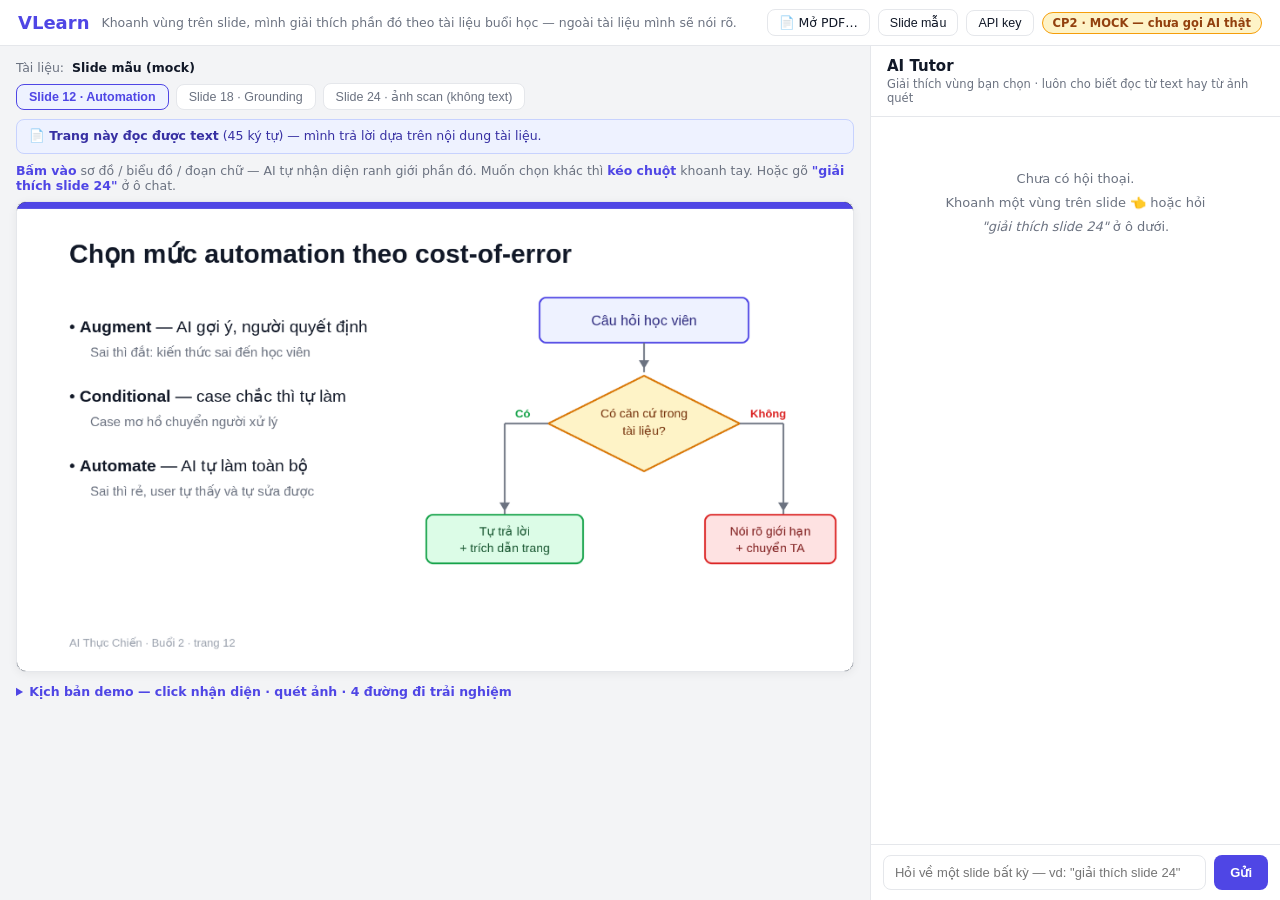
==== codebase/web/index.html @ 739a692b "Merge pull request #2 from kiendang2105/leduc1 Leduc1" ====
<!DOCTYPE html>
<html lang="vi">
<head>
  <meta charset="UTF-8" />
  <meta name="viewport" content="width=device-width, initial-scale=1.0" />
  <title>VLearn — AI Tutor giải thích vùng slide</title>
  <link rel="stylesheet" href="css/styles.css" />
</head>
<body>
  <header>
    <span class="logo">VLearn</span>
    <!-- HAX G1: nói rõ phạm vi ngay câu đầu tiên user thấy -->
    <span class="scope-note">Khoanh vùng trên slide, mình giải thích phần đó theo tài liệu buổi học — ngoài tài liệu mình sẽ nói rõ.</span>
    <div class="header-actions">
      <label class="file-btn" for="pdf-input">📄 Mở PDF…</label>
      <input type="file" id="pdf-input" accept="application/pdf" />
      <button id="btn-mock">Slide mẫu</button>
      <button id="btn-key">API key</button>
      <span class="badge-mode" id="badge-mode">CP2 · MOCK — chưa gọi AI thật</span>
    </div>
  </header>

  <main>
    <section class="slide-area">
      <div class="doc-bar">Tài liệu: <b id="doc-name">—</b></div>
      <div class="page-tabs" id="page-tabs"></div>
      <div class="page-meta" id="page-meta"></div>
      <p class="hint"><b>Bấm vào</b> sơ đồ / biểu đồ / đoạn chữ — AI tự nhận diện ranh giới phần đó. Muốn chọn khác thì <b>kéo chuột</b> khoanh tay. Hoặc gõ <b>"giải thích slide 24"</b> ở ô chat.</p>

      <div class="slide-wrap" id="slide-wrap">
        <canvas id="slide" width="960" height="540"></canvas>
        <canvas id="overlay" width="960" height="540"></canvas>

        <div class="popover" id="popover">
          <input id="question" type="text" placeholder="Hỏi gì về vùng này? (bỏ trống = giải thích)" />
          <div class="row">
            <button class="ask" id="btn-ask">Hỏi AI Tutor</button>
            <button class="cancel" id="btn-cancel">Huỷ</button>
          </div>
        </div>
      </div>

      <details class="demo-script">
        <summary>Kịch bản demo — click nhận diện · quét ảnh · 4 đường đi trải nghiệm</summary>
        <ol>
          <li><b>Click nhận diện (happy path):</b> Slide 12 → <b>bấm một phát</b> vào giữa sơ đồ bên phải → máy tự khoanh trọn sơ đồ → giải thích + trích dẫn trang.</li>
          <li><b>Quét ảnh khi PDF không đọc được text:</b> sang <b>Slide 24</b> — băng vàng báo trang không có lớp text → bấm vào ô ① → quét ảnh vùng đó, trả lời kèm thumbnail trang đã đọc.</li>
          <li><b>Hỏi slide khác mà không rời chỗ đang đọc:</b> đang ở Slide 12, gõ <code>giải thích slide 24</code> → trả lời về slide 24 nhưng <b>màn hình vẫn ở slide 12</b>, kèm nút <b>"↪ Đi tới slide 24"</b>.</li>
          <li><b>Giới hạn dữ liệu:</b> mở <b>"🔒 Đã gửi đi…"</b> dưới câu trả lời — chỉ 1 ảnh vùng + text trong vùng, đúng 1 trang.</li>
          <li><b>Sai trang (bẫy số trang lệch):</b> bấm <b>"Không phải trang này?"</b> → nhập trang khác → đọc lại.</li>
          <li><b>Low-confidence ②:</b> bấm vào khe hẹp giữa hai hộp trên Slide 24 → máy dò ra dải mảnh, không chắc → hỏi lại. Hoặc gõ <code>giải thích cái sơ đồ đó</code> (không nêu số slide) → hỏi lại slide nào.</li>
          <li><b>Không căn cứ ①:</b> bấm vào vùng trống hẳn (dưới slide 12) → nói không nhận diện được, không bịa.</li>
          <li><b>Ngoài phạm vi ③:</b> bấm vào sơ đồ + gõ <code>làm hộ bài tập này</code> → từ chối, và <b>không gửi gì ra ngoài</b>.</li>
          <li><b>Correction:</b> <b>kéo chuột</b> khoanh tay khi máy dò không đúng ý · nút <b>"Giải thích đơn giản hơn"</b> · 👎 <b>"Sai chỗ nào?"</b>.</li>
        </ol>
      </details>
    </section>

    <aside class="chat-panel">
      <div class="chat-head">
        <div class="title">AI Tutor</div>
        <div class="sub">Giải thích vùng bạn chọn · luôn cho biết đọc từ text hay từ ảnh quét</div>
      </div>
      <div class="chat-body" id="chat-body">
        <div class="empty-chat">
          Chưa có hội thoại.<br />
          Khoanh một vùng trên slide 👈 hoặc hỏi <br /><i>"giải thích slide 24"</i> ở ô dưới.
        </div>
      </div>
      <div class="chat-input">
        <input id="chat-q" type="text" placeholder='Hỏi về một slide bất kỳ — vd: "giải thích slide 24"' />
        <button id="chat-send">Gửi</button>
      </div>
    </aside>
  </main>

  <!-- lib: cấu hình + dữ liệu + nguồn slide -->
  <script src="lib/config.js"></script>
  <script src="lib/mock-data.js"></script>
  <script src="lib/pdf-source.js"></script>
  <script src="lib/content-detector.js"></script>
  <script src="lib/mock-ai.js"></script>
  <!-- quyết định AI trung tâm (mức Sketch: chạy thẳng ở client) -->
  <script src="../server/explain.js"></script>
  <!-- components -->
  <script src="components/SlideViewer.js"></script>
  <script src="components/RegionSelector.js"></script>
  <script src="components/ExplainPanel.js"></script>
  <script src="app.js"></script>
</body>
</html>
---- codebase/web/css/styles.css ----
* { margin: 0; padding: 0; box-sizing: border-box; }

:root {
  --indigo: #4f46e5;
  --indigo-dark: #3730a3;
  --bg: #f3f4f6;
  --border: #e5e7eb;
  --text: #111827;
  --muted: #6b7280;
  --amber: #f59e0b;
  --amber-bg: #fffbeb;
  --amber-text: #92400e;
}

body {
  font-family: "Segoe UI", system-ui, sans-serif;
  background: var(--bg);
  color: var(--text);
  height: 100vh;
  display: flex;
  flex-direction: column;
  overflow: hidden;
}

/* ===== Header ===== */
header {
  background: #fff;
  border-bottom: 1px solid var(--border);
  padding: 9px 18px;
  display: flex;
  align-items: center;
  gap: 12px;
  flex-shrink: 0;
}
.logo { font-weight: 800; font-size: 18px; color: var(--indigo); }
.scope-note { font-size: 12.5px; color: var(--muted); }

.header-actions { margin-left: auto; display: flex; align-items: center; gap: 8px; }
.header-actions button, .file-btn {
  border: 1px solid var(--border);
  background: #fff;
  border-radius: 8px;
  padding: 5px 11px;
  font-size: 12.5px;
  cursor: pointer;
  color: var(--text);
  white-space: nowrap;
}
.header-actions button:hover, .file-btn:hover { border-color: var(--indigo); color: var(--indigo); }
#pdf-input { display: none; }

.badge-mode {
  background: #fef3c7;
  color: var(--amber-text);
  border: 1px solid var(--amber);
  font-size: 11.5px;
  font-weight: 700;
  padding: 3px 10px;
  border-radius: 999px;
  white-space: nowrap;
}
.badge-mode.real { background: #dcfce7; color: #14532d; border-color: #16a34a; }

/* ===== Layout ===== */
main { flex: 1; display: flex; min-height: 0; }

/* ===== Slide area ===== */
.slide-area {
  flex: 1;
  display: flex;
  flex-direction: column;
  padding: 14px 16px;
  min-width: 0;
  overflow-y: auto;
}
.doc-bar {
  display: flex;
  align-items: baseline;
  gap: 8px;
  font-size: 12.5px;
  color: var(--muted);
  margin-bottom: 8px;
}
.doc-bar b { color: var(--text); }

.page-tabs { display: flex; gap: 7px; margin-bottom: 9px; flex-wrap: wrap; align-items: center; }
.page-tabs button {
  border: 1px solid var(--border);
  background: #fff;
  padding: 5px 12px;
  border-radius: 8px;
  font-size: 12.5px;
  cursor: pointer;
  color: var(--muted);
}
.page-tabs button.active {
  border-color: var(--indigo);
  color: var(--indigo);
  font-weight: 700;
  background: #eef2ff;
}
.tabs-more { font-size: 12px; color: var(--muted); }

/* Băng trạng thái trang: đọc được text hay phải quét ảnh */
.page-meta {
  font-size: 12.5px;
  padding: 7px 12px;
  border-radius: 8px;
  margin-bottom: 9px;
  line-height: 1.5;
}
.page-meta.text { background: #eef2ff; color: var(--indigo-dark); border: 1px solid #c7d2fe; }
.page-meta.scan { background: var(--amber-bg); color: var(--amber-text); border: 1px solid var(--amber); }

.hint { font-size: 12.5px; color: var(--muted); margin-bottom: 8px; }
.hint b { color: var(--indigo); }

.slide-wrap {
  position: relative;
  width: 100%;
  max-width: 880px;
  aspect-ratio: 16 / 9;
  border: 1px solid var(--border);
  border-radius: 10px;
  overflow: hidden;
  background: #1f2937;
  box-shadow: 0 2px 10px rgba(0,0,0,.06);
  flex-shrink: 0;
}
.slide-wrap canvas { position: absolute; inset: 0; width: 100%; height: 100%; }
#overlay { cursor: crosshair; }

.popover {
  position: absolute;
  z-index: 5;
  background: #fff;
  border: 1px solid var(--border);
  border-radius: 10px;
  box-shadow: 0 8px 24px rgba(0,0,0,.18);
  padding: 10px;
  width: 302px;
  display: none;
}
.popover.show { display: block; }
.popover input {
  width: 100%;
  border: 1px solid var(--border);
  border-radius: 8px;
  padding: 8px 10px;
  font-size: 13px;
  margin-bottom: 8px;
}
.popover .row { display: flex; gap: 8px; }
.popover button {
  flex: 1; border: none; border-radius: 8px;
  padding: 8px 0; font-size: 13px; font-weight: 700; cursor: pointer;
}
.popover .ask { background: var(--indigo); color: #fff; }
.popover .ask:hover { background: var(--indigo-dark); }
.popover .cancel { background: var(--bg); color: var(--muted); }

.demo-script { margin-top: 12px; max-width: 880px; font-size: 12.5px; }
.demo-script summary { cursor: pointer; color: var(--indigo); font-weight: 700; }
.demo-script ol { margin: 8px 0 0 20px; color: var(--muted); line-height: 1.75; }
.demo-script code {
  background: var(--bg); padding: 1px 5px; border-radius: 4px; font-size: 12px;
}

/* ===== Chat panel ===== */
.chat-panel {
  width: 410px;
  flex-shrink: 0;
  background: #fff;
  border-left: 1px solid var(--border);
  display: flex;
  flex-direction: column;
}
.chat-head { padding: 11px 16px; border-bottom: 1px solid var(--border); }
.chat-head .title { font-weight: 700; font-size: 15px; }
.chat-head .sub { font-size: 11.5px; color: var(--muted); margin-top: 2px; }

.chat-body {
  flex: 1; overflow-y: auto; padding: 14px;
  display: flex; flex-direction: column; gap: 11px;
}
.msg { max-width: 100%; }
.msg .bubble {
  border-radius: 12px; padding: 10px 12px;
  font-size: 13.5px; line-height: 1.6;
  white-space: pre-wrap; word-break: break-word;
}
.msg.user { align-self: flex-end; max-width: 90%; }
.msg.user .bubble { background: var(--indigo); color: #fff; border-bottom-right-radius: 4px; }
.msg.user img.crop {
  display: block; max-width: 100%;
  border-radius: 8px; border: 2px solid #c7d2fe;
  margin-bottom: 6px; background: #fff;
}
.msg.bot { align-self: flex-start; max-width: 96%; }
.msg.bot .bubble { background: var(--bg); border-bottom-left-radius: 4px; }
.msg.bot .bubble b { color: var(--indigo-dark); }

/* dòng trạng thái hệ thống (đang quét trang…) */
.sys-note {
  align-self: center;
  font-size: 12px;
  color: var(--amber-text);
  background: var(--amber-bg);
  border: 1px dashed var(--amber);
  border-radius: 8px;
  padding: 6px 11px;
  line-height: 1.5;
  max-width: 96%;
}

.mode-badge {
  display: inline-block; margin-top: 8px;
  font-size: 11.5px; font-weight: 700;
  padding: 3px 10px; border-radius: 999px;
}
.mode-badge.text { background: #eef2ff; color: var(--indigo-dark); border: 1px solid #c7d2fe; }
.mode-badge.scan { background: var(--amber-bg); color: var(--amber-text); border: 1px solid var(--amber); }

/* bằng chứng: đã quét đúng trang nào */
.scan-evidence {
  margin-top: 8px; padding: 9px;
  border: 1px solid var(--border); border-radius: 10px; background: #fafafa;
}
.scan-evidence .cap { font-size: 11.5px; color: var(--muted); margin-bottom: 6px; font-weight: 700; }
.scan-evidence .thumb {
  display: block; width: 100%; max-width: 240px;
  border: 1px solid var(--border); border-radius: 6px; background: #fff;
}
.scan-evidence .ev-actions { display: flex; gap: 6px; margin-top: 7px; flex-wrap: wrap; }
.scan-evidence .fix-page {
  border: 1px solid var(--border); background: #fff;
  border-radius: 999px; padding: 4px 11px; font-size: 11.5px;
  cursor: pointer; color: var(--muted);
}
.scan-evidence .fix-page:hover { border-color: var(--indigo); color: var(--indigo); }

/* Công khai dữ liệu đã gửi đi */
.disclosure {
  margin-top: 8px;
  border: 1px solid #d1fae5;
  background: #f0fdf4;
  border-radius: 10px;
  padding: 7px 10px;
  font-size: 11.5px;
}
.disclosure summary {
  cursor: pointer; color: #166534; font-weight: 700; list-style: none;
}
.disclosure summary::-webkit-details-marker { display: none; }
.disclosure summary::before { content: "▸ "; }
.disclosure[open] summary::before { content: "▾ "; }
.disclosure ul { margin: 7px 0 2px 16px; color: #14532d; line-height: 1.7; }
.disclosure b { color: #065f46; }

.citation {
  display: inline-block; margin-top: 8px; margin-left: 6px;
  background: #eef2ff; color: var(--indigo-dark); border: 1px solid #c7d2fe;
  font-size: 11.5px; font-weight: 700; padding: 3px 10px; border-radius: 999px;
}
.actions { display: flex; gap: 6px; margin-top: 8px; flex-wrap: wrap; }
.actions button {
  border: 1px solid var(--border); background: #fff; border-radius: 999px;
  padding: 4px 10px; font-size: 11.5px; cursor: pointer; color: var(--muted);
}
.actions button:hover { border-color: var(--indigo); color: var(--indigo); }
.actions button.voted { background: #eef2ff; border-color: var(--indigo); color: var(--indigo); }

.empty-chat {
  color: var(--muted); font-size: 13px; text-align: center;
  margin-top: 36px; line-height: 1.85;
}

/* ô nhập chat */
.chat-input {
  border-top: 1px solid var(--border);
  padding: 10px 12px; display: flex; gap: 8px;
}
.chat-input input {
  flex: 1; border: 1px solid var(--border); border-radius: 8px;
  padding: 9px 11px; font-size: 13px;
}
.chat-input button {
  border: none; background: var(--indigo); color: #fff;
  border-radius: 8px; padding: 0 16px; font-size: 13px;
  font-weight: 700; cursor: pointer;
}
.chat-input button:hover { background: var(--indigo-dark); }

.cursor-blink { animation: blink 0.8s infinite; }
@keyframes blink { 50% { opacity: 0; } }
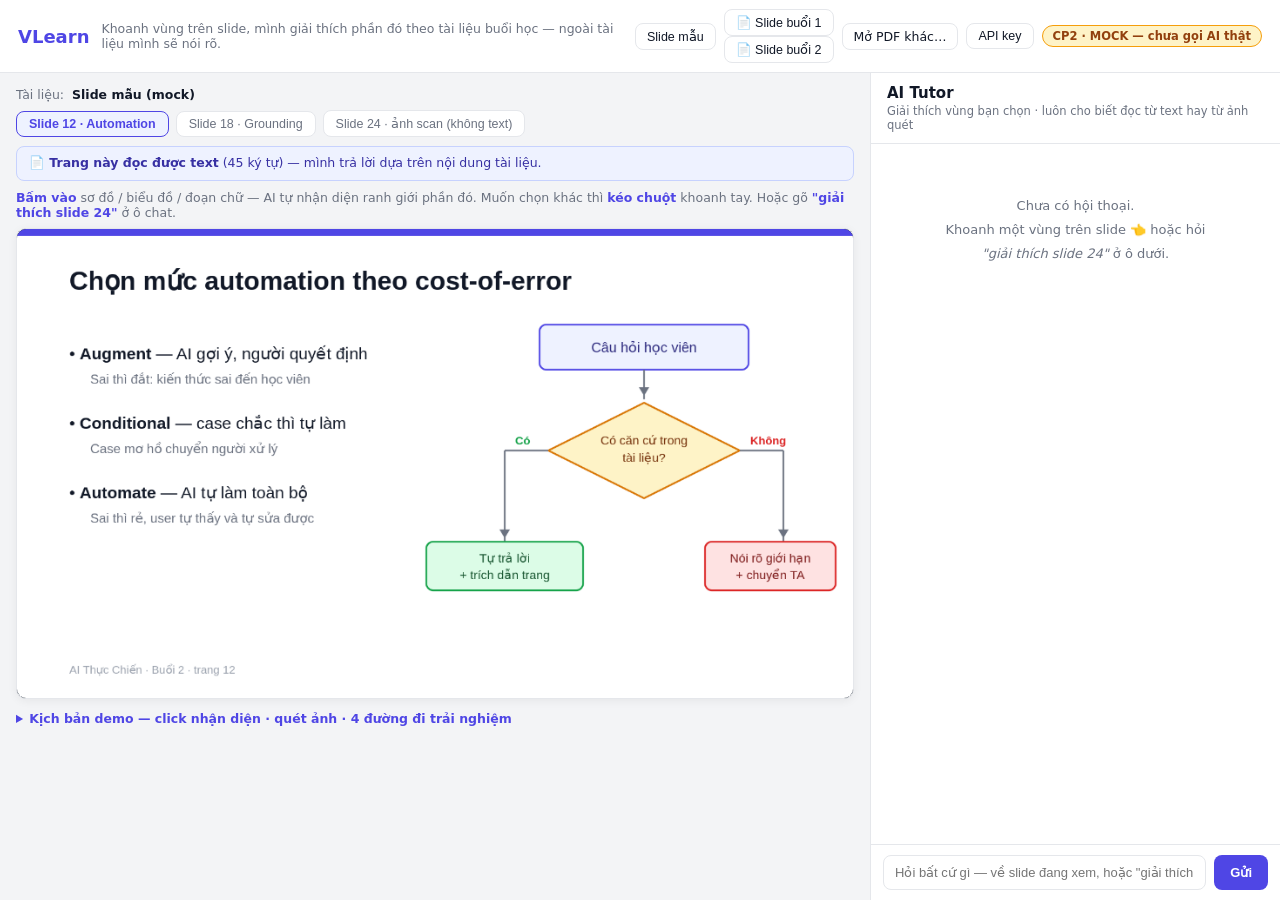
==== commit 3037282e: "Agent tra loi duoc cau hoi text thuan + ranh gioi cung 'ngoai tai lieu' + goi y cau hoi tiep 1. TRA " ====
--- a/codebase/web/index.html
+++ b/codebase/web/index.html
@@ -12,9 +12,10 @@
     <!-- HAX G1: nói rõ phạm vi ngay câu đầu tiên user thấy -->
     <span class="scope-note">Khoanh vùng trên slide, mình giải thích phần đó theo tài liệu buổi học — ngoài tài liệu mình sẽ nói rõ.</span>
     <div class="header-actions">
-      <label class="file-btn" for="pdf-input">📄 Mở PDF…</label>
+      <button id="btn-mock">Slide mẫu</button>
+      <span id="deck-buttons"></span>
+      <label class="file-btn" for="pdf-input">Mở PDF khác…</label>
       <input type="file" id="pdf-input" accept="application/pdf" />
-      <button id="btn-mock">Slide mẫu</button>
       <button id="btn-key">API key</button>
       <span class="badge-mode" id="badge-mode">CP2 · MOCK — chưa gọi AI thật</span>
     </div>
@@ -52,6 +53,7 @@
           <li><b>Không căn cứ ①:</b> bấm vào vùng trống hẳn (dưới slide 12) → nói không nhận diện được, không bịa.</li>
           <li><b>Ngoài phạm vi ③:</b> bấm vào sơ đồ + gõ <code>làm hộ bài tập này</code> → từ chối, và <b>không gửi gì ra ngoài</b>.</li>
           <li><b>Correction:</b> <b>kéo chuột</b> khoanh tay khi máy dò không đúng ý · nút <b>"Giải thích đơn giản hơn"</b> · 👎 <b>"Sai chỗ nào?"</b>.</li>
+          <li><b>Slide bài giảng thật:</b> bấm <b>"Slide buổi 1"</b> trên header (cần chạy qua server tĩnh) → click vào nội dung trên slide thật của khoá.</li>
         </ol>
       </details>
     </section>
@@ -68,7 +70,7 @@
         </div>
       </div>
       <div class="chat-input">
-        <input id="chat-q" type="text" placeholder='Hỏi về một slide bất kỳ — vd: "giải thích slide 24"' />
+        <input id="chat-q" type="text" placeholder='Hỏi bất cứ gì — về slide đang xem, hoặc "giải thích slide 24"' />
         <button id="chat-send">Gửi</button>
       </div>
     </aside>
--- a/codebase/web/css/styles.css
+++ b/codebase/web/css/styles.css
@@ -257,6 +257,35 @@
 .disclosure ul { margin: 7px 0 2px 16px; color: #14532d; line-height: 1.7; }
 .disclosure b { color: #065f46; }
 
+/* Kiến thức chung — tách bạch hẳn khỏi nội dung slide */
+.outside-doc {
+  margin-top: 8px;
+  border: 1px dashed #a78bfa;
+  border-left: 3px solid #7c3aed;
+  background: #faf5ff;
+  border-radius: 10px;
+  padding: 9px 11px;
+}
+.outside-doc .cap {
+  font-size: 11.5px; font-weight: 700; color: #6d28d9; margin-bottom: 5px;
+}
+.outside-doc .body {
+  font-size: 13px; line-height: 1.6; color: #3b0764;
+  white-space: pre-wrap; word-break: break-word;
+}
+.outside-doc .body b { color: #5b21b6; }
+
+/* Gợi ý câu hỏi tiếp — lấp trường follow_ups mà tutor hiện tại chưa dùng */
+.suggestions {
+  display: flex; gap: 6px; margin-top: 8px; flex-wrap: wrap; align-items: center;
+}
+.suggestions .cap { font-size: 11.5px; color: var(--muted); }
+.suggestions button {
+  border: 1px solid #c7d2fe; background: #eef2ff; color: var(--indigo-dark);
+  border-radius: 999px; padding: 4px 11px; font-size: 11.5px; cursor: pointer;
+}
+.suggestions button:hover { background: #e0e7ff; border-color: var(--indigo); }
+
 .citation {
   display: inline-block; margin-top: 8px; margin-left: 6px;
   background: #eef2ff; color: var(--indigo-dark); border: 1px solid #c7d2fe;
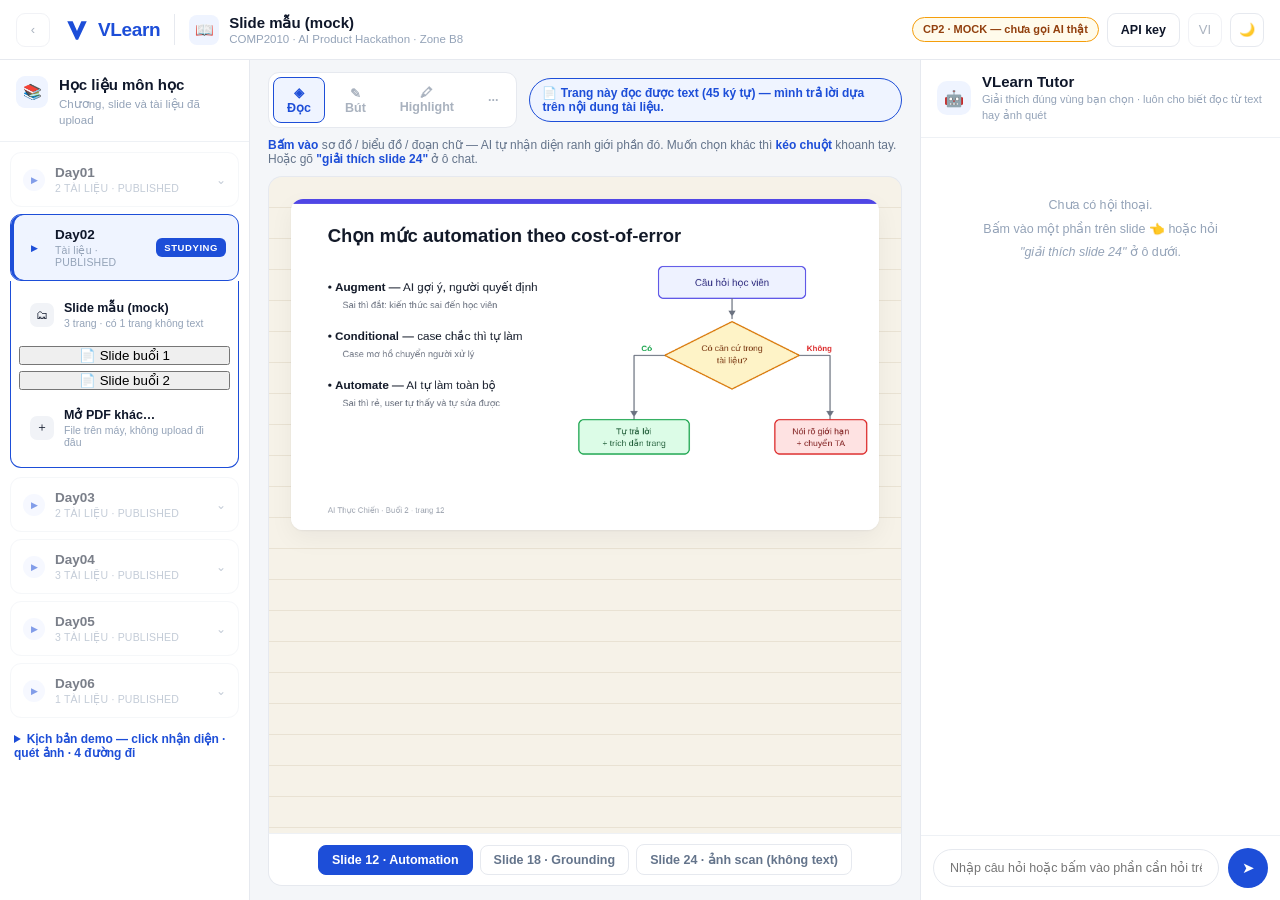
==== commit c848f08b: "Them dap an form CP4 (ra soat spec), 9 cau Q4: khuyen chon B (mining) vi bang chung B da hoan chinh " ====
--- a/codebase/web/index.html
+++ b/codebase/web/index.html
@@ -7,27 +7,135 @@
   <link rel="stylesheet" href="css/styles.css" />
 </head>
 <body>
-  <header>
-    <span class="logo">VLearn</span>
-    <!-- HAX G1: nói rõ phạm vi ngay câu đầu tiên user thấy -->
-    <span class="scope-note">Khoanh vùng trên slide, mình giải thích phần đó theo tài liệu buổi học — ngoài tài liệu mình sẽ nói rõ.</span>
-    <div class="header-actions">
-      <button id="btn-mock">Slide mẫu</button>
-      <span id="deck-buttons"></span>
-      <label class="file-btn" for="pdf-input">Mở PDF khác…</label>
-      <input type="file" id="pdf-input" accept="application/pdf" />
-      <button id="btn-key">API key</button>
-      <span class="badge-mode" id="badge-mode">CP2 · MOCK — chưa gọi AI thật</span>
-    </div>
-  </header>
-
-  <main>
-    <section class="slide-area">
-      <div class="doc-bar">Tài liệu: <b id="doc-name">—</b></div>
-      <div class="page-tabs" id="page-tabs"></div>
+
+<!-- ============================================================
+     Giao diện dựng theo đúng khung VLearn thật (header tài liệu ·
+     sidebar học liệu · khung đọc ở giữa · panel Tutor bên phải) để
+     người thử nghiệm thấy tính năng nằm ĐÚNG chỗ nó sẽ sống, chứ
+     không phải một trang demo rời.
+
+     Phần nào là khung trang trí (không thuộc lát cắt) đều mang class
+     .chrome và bị vô hiệu hoá — không để người dùng tưởng bấm được.
+     ============================================================ -->
+
+<header class="app-bar">
+  <button class="icon-btn chrome" disabled title="Khung giao diện VLearn — không thuộc lát cắt">‹</button>
+
+  <a class="brand" href="#" onclick="return false">
+    <svg viewBox="0 0 24 24" aria-hidden="true"><path d="M3 4h5l4 9 4-9h5L13 21h-2L3 4z"/></svg>
+    <span>VLearn</span>
+  </a>
+
+  <div class="doc-chip">
+    <span class="doc-ico" aria-hidden="true">📖</span>
+    <div>
+      <div class="doc-name" id="doc-name">—</div>
+      <div class="doc-sub">COMP2010 · AI Product Hackathon · Zone B8</div>
+    </div>
+  </div>
+
+  <div class="app-bar-right">
+    <span class="badge-mode" id="badge-mode">CP2 · MOCK — chưa gọi AI thật</span>
+    <button class="ghost-btn" id="btn-key">API key</button>
+    <button class="icon-btn chrome" disabled title="Khung giao diện VLearn">VI</button>
+    <button class="icon-btn" id="btn-theme" title="Sáng / tối">🌙</button>
+  </div>
+</header>
+
+<main class="workspace">
+
+  <!-- ---------- Sidebar: học liệu môn học ---------- -->
+  <aside class="sidebar">
+    <div class="side-head">
+      <span class="side-ico" aria-hidden="true">📚</span>
+      <div>
+        <div class="side-title">Học liệu môn học</div>
+        <div class="side-sub">Chương, slide và tài liệu đã upload</div>
+      </div>
+    </div>
+
+    <div class="side-scroll">
+      <div class="day chrome"><span class="play">▶</span>
+        <div><div class="day-name">Day01</div><div class="day-meta">2 TÀI LIỆU · PUBLISHED</div></div>
+        <span class="chev">⌄</span>
+      </div>
+
+      <!-- Buổi đang học: chứa nguồn slide THẬT của prototype -->
+      <div class="day open">
+        <span class="play">▶</span>
+        <div><div class="day-name">Day02</div><div class="day-meta">Tài liệu · PUBLISHED</div></div>
+        <span class="tag-studying">STUDYING</span>
+      </div>
+
+      <div class="day-children">
+        <button class="doc-item" id="btn-mock">
+          <span class="doc-item-ico">🗂</span>
+          <span><b>Slide mẫu (mock)</b><small>3 trang · có 1 trang không text</small></span>
+        </button>
+
+        <!-- app.js đổ nút "Slide buổi 1 / buổi 2" từ CONFIG.BUILTIN_DECKS -->
+        <span id="deck-buttons"></span>
+
+        <label class="doc-item file-btn" for="pdf-input">
+          <span class="doc-item-ico">＋</span>
+          <span><b>Mở PDF khác…</b><small>File trên máy, không upload đi đâu</small></span>
+        </label>
+        <input type="file" id="pdf-input" accept="application/pdf" />
+      </div>
+
+      <div class="day chrome"><span class="play">▶</span>
+        <div><div class="day-name">Day03</div><div class="day-meta">2 TÀI LIỆU · PUBLISHED</div></div>
+        <span class="chev">⌄</span>
+      </div>
+      <div class="day chrome"><span class="play">▶</span>
+        <div><div class="day-name">Day04</div><div class="day-meta">3 TÀI LIỆU · PUBLISHED</div></div>
+        <span class="chev">⌄</span>
+      </div>
+      <div class="day chrome"><span class="play">▶</span>
+        <div><div class="day-name">Day05</div><div class="day-meta">3 TÀI LIỆU · PUBLISHED</div></div>
+        <span class="chev">⌄</span>
+      </div>
+      <div class="day chrome"><span class="play">▶</span>
+        <div><div class="day-name">Day06</div><div class="day-meta">1 TÀI LIỆU · PUBLISHED</div></div>
+        <span class="chev">⌄</span>
+      </div>
+
+      <details class="demo-script">
+        <summary>Kịch bản demo — click nhận diện · quét ảnh · 4 đường đi</summary>
+        <ol>
+          <li><b>Click nhận diện (happy path):</b> Slide 12 → <b>bấm một phát</b> vào giữa sơ đồ bên phải → máy tự khoanh trọn sơ đồ → giải thích + trích dẫn trang.</li>
+          <li><b>Quét ảnh khi PDF không đọc được text:</b> sang <b>Slide 24</b> — băng vàng báo trang không có lớp text → bấm vào ô ① → quét ảnh vùng đó, trả lời kèm thumbnail trang đã đọc.</li>
+          <li><b>Hỏi slide khác mà không rời chỗ đang đọc:</b> đang ở Slide 12, gõ <code>giải thích slide 24</code> → trả lời về slide 24 nhưng <b>màn hình vẫn ở slide 12</b>, kèm nút <b>"↪ Đi tới slide 24"</b>.</li>
+          <li><b>Giới hạn dữ liệu:</b> mở <b>"🔒 Đã gửi đi…"</b> dưới câu trả lời — chỉ 1 ảnh vùng + text trong vùng, đúng 1 trang.</li>
+          <li><b>Sai trang (bẫy số trang lệch):</b> bấm <b>"Không phải trang này?"</b> → nhập trang khác → đọc lại.</li>
+          <li><b>Low-confidence ②:</b> bấm vào khe hẹp giữa hai hộp trên Slide 24 → dò ra dải mảnh, không chắc → hỏi lại. Hoặc gõ <code>giải thích cái sơ đồ đó</code> → hỏi lại slide nào.</li>
+          <li><b>Không căn cứ ①:</b> bấm vào vùng trống hẳn → nói không nhận diện được, không bịa.</li>
+          <li><b>Ngoài phạm vi ③:</b> bấm vào sơ đồ + gõ <code>làm hộ bài tập này</code> → từ chối, và <b>không gửi gì ra ngoài</b>.</li>
+          <li><b>Correction:</b> <b>kéo chuột</b> khoanh tay · <b>"Giải thích đơn giản hơn"</b> · 👎 <b>"Sai chỗ nào?"</b>.</li>
+          <li><b>Slide bài giảng thật:</b> bấm <b>Slide buổi 1</b> ở trên (cần chạy qua server tĩnh).</li>
+        </ol>
+        <p class="chrome-note">Day01 · Day03–Day06 và các nút mờ là <b>khung giao diện VLearn</b> dựng lại cho đúng bối cảnh — không thuộc lát cắt nên cố tình không bấm được.</p>
+      </details>
+    </div>
+  </aside>
+
+  <!-- ---------- Khung đọc tài liệu ---------- -->
+  <section class="reader">
+    <div class="reader-bar">
+      <div class="tool-group">
+        <button class="tool active">◈ Đọc</button>
+        <button class="tool chrome" disabled title="Khung giao diện VLearn — không thuộc lát cắt">✎ Bút</button>
+        <button class="tool chrome" disabled title="Khung giao diện VLearn — không thuộc lát cắt">🖍 Highlight</button>
+        <button class="tool chrome" disabled title="Khung giao diện VLearn">···</button>
+      </div>
+      <!-- Băng chế độ đọc: học viên biết TRƯỚC KHI hỏi là trang này
+           đọc được text hay phải quét ảnh (HAX G2) -->
       <div class="page-meta" id="page-meta"></div>
-      <p class="hint"><b>Bấm vào</b> sơ đồ / biểu đồ / đoạn chữ — AI tự nhận diện ranh giới phần đó. Muốn chọn khác thì <b>kéo chuột</b> khoanh tay. Hoặc gõ <b>"giải thích slide 24"</b> ở ô chat.</p>
-
+    </div>
+
+    <p class="hint"><b>Bấm vào</b> sơ đồ / biểu đồ / đoạn chữ — AI tự nhận diện ranh giới phần đó. Muốn chọn khác thì <b>kéo chuột</b> khoanh tay. Hoặc gõ <b>"giải thích slide 24"</b> ở ô chat.</p>
+
+    <div class="paper">
       <div class="slide-wrap" id="slide-wrap">
         <canvas id="slide" width="960" height="540"></canvas>
         <canvas id="overlay" width="960" height="540"></canvas>
@@ -40,54 +148,64 @@
           </div>
         </div>
       </div>
-
-      <details class="demo-script">
-        <summary>Kịch bản demo — click nhận diện · quét ảnh · 4 đường đi trải nghiệm</summary>
-        <ol>
-          <li><b>Click nhận diện (happy path):</b> Slide 12 → <b>bấm một phát</b> vào giữa sơ đồ bên phải → máy tự khoanh trọn sơ đồ → giải thích + trích dẫn trang.</li>
-          <li><b>Quét ảnh khi PDF không đọc được text:</b> sang <b>Slide 24</b> — băng vàng báo trang không có lớp text → bấm vào ô ① → quét ảnh vùng đó, trả lời kèm thumbnail trang đã đọc.</li>
-          <li><b>Hỏi slide khác mà không rời chỗ đang đọc:</b> đang ở Slide 12, gõ <code>giải thích slide 24</code> → trả lời về slide 24 nhưng <b>màn hình vẫn ở slide 12</b>, kèm nút <b>"↪ Đi tới slide 24"</b>.</li>
-          <li><b>Giới hạn dữ liệu:</b> mở <b>"🔒 Đã gửi đi…"</b> dưới câu trả lời — chỉ 1 ảnh vùng + text trong vùng, đúng 1 trang.</li>
-          <li><b>Sai trang (bẫy số trang lệch):</b> bấm <b>"Không phải trang này?"</b> → nhập trang khác → đọc lại.</li>
-          <li><b>Low-confidence ②:</b> bấm vào khe hẹp giữa hai hộp trên Slide 24 → máy dò ra dải mảnh, không chắc → hỏi lại. Hoặc gõ <code>giải thích cái sơ đồ đó</code> (không nêu số slide) → hỏi lại slide nào.</li>
-          <li><b>Không căn cứ ①:</b> bấm vào vùng trống hẳn (dưới slide 12) → nói không nhận diện được, không bịa.</li>
-          <li><b>Ngoài phạm vi ③:</b> bấm vào sơ đồ + gõ <code>làm hộ bài tập này</code> → từ chối, và <b>không gửi gì ra ngoài</b>.</li>
-          <li><b>Correction:</b> <b>kéo chuột</b> khoanh tay khi máy dò không đúng ý · nút <b>"Giải thích đơn giản hơn"</b> · 👎 <b>"Sai chỗ nào?"</b>.</li>
-          <li><b>Slide bài giảng thật:</b> bấm <b>"Slide buổi 1"</b> trên header (cần chạy qua server tĩnh) → click vào nội dung trên slide thật của khoá.</li>
-        </ol>
-      </details>
-    </section>
-
-    <aside class="chat-panel">
-      <div class="chat-head">
-        <div class="title">AI Tutor</div>
-        <div class="sub">Giải thích vùng bạn chọn · luôn cho biết đọc từ text hay từ ảnh quét</div>
-      </div>
-      <div class="chat-body" id="chat-body">
-        <div class="empty-chat">
-          Chưa có hội thoại.<br />
-          Khoanh một vùng trên slide 👈 hoặc hỏi <br /><i>"giải thích slide 24"</i> ở ô dưới.
-        </div>
-      </div>
-      <div class="chat-input">
-        <input id="chat-q" type="text" placeholder='Hỏi bất cứ gì — về slide đang xem, hoặc "giải thích slide 24"' />
-        <button id="chat-send">Gửi</button>
-      </div>
-    </aside>
-  </main>
-
-  <!-- lib: cấu hình + dữ liệu + nguồn slide -->
-  <script src="lib/config.js"></script>
-  <script src="lib/mock-data.js"></script>
-  <script src="lib/pdf-source.js"></script>
-  <script src="lib/content-detector.js"></script>
-  <script src="lib/mock-ai.js"></script>
-  <!-- quyết định AI trung tâm (mức Sketch: chạy thẳng ở client) -->
-  <script src="../server/explain.js"></script>
-  <!-- components -->
-  <script src="components/SlideViewer.js"></script>
-  <script src="components/RegionSelector.js"></script>
-  <script src="components/ExplainPanel.js"></script>
-  <script src="app.js"></script>
+    </div>
+
+    <!-- Thanh trang THẬT (app.js đổ nút từng trang vào đây) -->
+    <div class="pager"><div class="page-tabs" id="page-tabs"></div></div>
+  </section>
+
+  <!-- ---------- Panel VLearn Tutor ---------- -->
+  <aside class="tutor">
+    <div class="tutor-head">
+      <span class="tutor-ava" aria-hidden="true">🤖</span>
+      <div class="tutor-id">
+        <div class="tutor-name">VLearn Tutor</div>
+        <div class="tutor-sub">Giải thích đúng vùng bạn chọn · luôn cho biết đọc từ text hay ảnh quét</div>
+      </div>
+    </div>
+
+    <div class="chat-body" id="chat-body">
+      <div class="empty-chat">
+        Chưa có hội thoại.<br />
+        Bấm vào một phần trên slide 👈 hoặc hỏi <br /><i>"giải thích slide 24"</i> ở ô dưới.
+      </div>
+    </div>
+
+    <div class="chat-input">
+      <input id="chat-q" type="text" placeholder="Nhập câu hỏi hoặc bấm vào phần cần hỏi trên slide…" />
+      <button id="chat-send" title="Gửi">➤</button>
+    </div>
+  </aside>
+
+</main>
+
+<!-- lib: cấu hình + dữ liệu + nguồn slide -->
+<script src="lib/config.js"></script>
+<script src="lib/mock-data.js"></script>
+<script src="lib/pdf-source.js"></script>
+<script src="lib/content-detector.js"></script>
+<script src="lib/mock-ai.js"></script>
+<!-- quyết định AI trung tâm (mức Sketch: chạy thẳng ở client) -->
+<script src="../server/explain.js"></script>
+<!-- components -->
+<script src="components/SlideViewer.js"></script>
+<script src="components/RegionSelector.js"></script>
+<script src="components/ExplainPanel.js"></script>
+<script src="app.js"></script>
+
+<!-- Sáng/tối: thuần giao diện, không đụng vào logic nên để tại chỗ -->
+<script>
+  (function () {
+    const btn = document.getElementById("btn-theme");
+    const saved = localStorage.getItem("VLEARN_THEME");
+    if (saved === "dark") document.body.classList.add("dark");
+    btn.textContent = document.body.classList.contains("dark") ? "☀" : "🌙";
+    btn.onclick = () => {
+      const dark = document.body.classList.toggle("dark");
+      localStorage.setItem("VLEARN_THEME", dark ? "dark" : "light");
+      btn.textContent = dark ? "☀" : "🌙";
+    };
+  })();
+</script>
 </body>
 </html>
--- a/codebase/web/css/styles.css
+++ b/codebase/web/css/styles.css
@@ -1,20 +1,61 @@
+/* ============================================================
+   Giao diện dựng theo khung VLearn thật.
+   Mọi màu đi qua biến ở :root — body.dark ghi đè đúng bộ biến đó,
+   nên thêm chế độ tối không phải viết lại từng khối.
+   ============================================================ */
+
 * { margin: 0; padding: 0; box-sizing: border-box; }
 
 :root {
-  --indigo: #4f46e5;
-  --indigo-dark: #3730a3;
-  --bg: #f3f4f6;
-  --border: #e5e7eb;
-  --text: #111827;
-  --muted: #6b7280;
+  --indigo: #1d4ed8;
+  --indigo-dark: #1e3a8a;
+  --indigo-soft: #eff4ff;
+
+  --app: #f4f6f9;          /* nền ngoài cùng */
+  --panel: #ffffff;        /* sidebar, tutor, thanh công cụ */
+  --paper: #f6f2e8;        /* nền khung đọc — giấy */
+  --paper-line: #e9e2d3;
+  --bg: #f1f3f7;           /* nền phụ trong panel */
+
+  --border: #e6e9ef;
+  --border-soft: #eef1f5;
+  --text: #0f172a;
+  --muted: #64748b;
+  --faint: #94a3b8;
+
   --amber: #f59e0b;
   --amber-bg: #fffbeb;
   --amber-text: #92400e;
+
+  --shadow: 0 1px 2px rgba(15,23,42,.05), 0 8px 24px rgba(15,23,42,.05);
+}
+
+body.dark {
+  --indigo: #60a5fa;
+  --indigo-dark: #93c5fd;
+  --indigo-soft: #1b2740;
+
+  --app: #0b1020;
+  --panel: #131a2b;
+  --paper: #171d2c;
+  --paper-line: #212a3d;
+  --bg: #1a2233;
+
+  --border: #263148;
+  --border-soft: #1e2739;
+  --text: #e7ecf5;
+  --muted: #94a3b8;
+  --faint: #64748b;
+
+  --amber-bg: #2a2413;
+  --amber-text: #fbbf24;
+
+  --shadow: 0 1px 2px rgba(0,0,0,.4), 0 10px 28px rgba(0,0,0,.35);
 }
 
 body {
-  font-family: "Segoe UI", system-ui, sans-serif;
-  background: var(--bg);
+  font-family: "Inter", -apple-system, BlinkMacSystemFont, "Segoe UI", Roboto, sans-serif;
+  background: var(--app);
   color: var(--text);
   height: 100vh;
   display: flex;
@@ -22,303 +63,408 @@
   overflow: hidden;
 }
 
-/* ===== Header ===== */
-header {
-  background: #fff;
+/* Khung trang trí: dựng cho đúng bối cảnh VLearn, không thuộc lát cắt */
+.chrome { opacity: .55; cursor: default !important; }
+.chrome:hover { border-color: var(--border) !important; color: inherit !important; }
+
+/* ============================================================
+   Thanh trên cùng
+   ============================================================ */
+
+.app-bar {
+  flex: none;
+  height: 60px;
+  background: var(--panel);
   border-bottom: 1px solid var(--border);
-  padding: 9px 18px;
   display: flex;
   align-items: center;
-  gap: 12px;
-  flex-shrink: 0;
-}
-.logo { font-weight: 800; font-size: 18px; color: var(--indigo); }
-.scope-note { font-size: 12.5px; color: var(--muted); }
-
-.header-actions { margin-left: auto; display: flex; align-items: center; gap: 8px; }
-.header-actions button, .file-btn {
-  border: 1px solid var(--border);
-  background: #fff;
-  border-radius: 8px;
-  padding: 5px 11px;
-  font-size: 12.5px;
-  cursor: pointer;
-  color: var(--text);
-  white-space: nowrap;
-}
-.header-actions button:hover, .file-btn:hover { border-color: var(--indigo); color: var(--indigo); }
+  gap: 14px;
+  padding: 0 16px;
+}
+
+.brand { display: flex; align-items: center; gap: 8px; text-decoration: none; }
+.brand svg { width: 26px; height: 26px; fill: var(--indigo); }
+.brand span { font-weight: 800; font-size: 19px; color: var(--indigo); letter-spacing: -.02em; }
+
+.doc-chip {
+  display: flex; align-items: center; gap: 10px;
+  padding-left: 14px; border-left: 1px solid var(--border);
+  min-width: 0;
+}
+.doc-ico {
+  width: 30px; height: 30px; flex: none; border-radius: 8px;
+  background: var(--indigo-soft); color: var(--indigo);
+  display: grid; place-items: center; font-size: 15px;
+}
+.doc-name {
+  font-weight: 700; font-size: 15px; line-height: 1.25;
+  white-space: nowrap; overflow: hidden; text-overflow: ellipsis; max-width: 46vw;
+}
+.doc-sub { font-size: 11.5px; color: var(--faint); margin-top: 1px; }
+
+.app-bar-right { margin-left: auto; display: flex; align-items: center; gap: 8px; }
+
+.icon-btn {
+  width: 34px; height: 34px; border-radius: 9px;
+  border: 1px solid var(--border); background: var(--panel);
+  color: var(--muted); font-size: 13px; cursor: pointer;
+  display: grid; place-items: center;
+}
+.icon-btn:hover { border-color: var(--indigo); color: var(--indigo); }
+
+.ghost-btn {
+  height: 34px; padding: 0 13px; border-radius: 9px;
+  border: 1px solid var(--border); background: var(--panel);
+  color: var(--text); font-size: 12.5px; font-weight: 600; cursor: pointer;
+}
+.ghost-btn:hover { border-color: var(--indigo); color: var(--indigo); }
+
+.badge-mode {
+  font-size: 11px; font-weight: 700; padding: 5px 10px; border-radius: 999px;
+  background: var(--amber-bg); color: var(--amber-text);
+  border: 1px solid var(--amber); white-space: nowrap;
+}
+.badge-mode.real { background: #dcfce7; color: #14532d; border-color: #16a34a; }
+body.dark .badge-mode.real { background: #0f2c1c; color: #86efac; }
+
+/* ============================================================
+   Bố cục 3 cột
+   ============================================================ */
+
+.workspace {
+  flex: 1; min-height: 0;
+  display: grid;
+  grid-template-columns: 290px minmax(0, 1fr) 400px;
+}
+
+/* ---------- Sidebar học liệu ---------- */
+
+.sidebar {
+  background: var(--panel);
+  border-right: 1px solid var(--border);
+  display: flex; flex-direction: column; min-height: 0;
+}
+
+.side-head {
+  flex: none; display: flex; gap: 11px; align-items: flex-start;
+  padding: 16px 16px 13px; border-bottom: 1px solid var(--border-soft);
+}
+.side-ico {
+  width: 32px; height: 32px; flex: none; border-radius: 9px;
+  background: var(--indigo-soft); display: grid; place-items: center; font-size: 15px;
+}
+.side-title { font-weight: 700; font-size: 15px; }
+.side-sub { font-size: 11.5px; color: var(--faint); margin-top: 2px; line-height: 1.4; }
+
+.side-scroll { flex: 1; overflow-y: auto; padding: 10px; }
+
+.day {
+  display: flex; align-items: center; gap: 10px;
+  padding: 12px; border-radius: 11px; margin-bottom: 7px;
+  border: 1px solid var(--border-soft); background: var(--panel);
+}
+.day .play {
+  width: 22px; height: 22px; flex: none; border-radius: 50%;
+  background: var(--indigo-soft); color: var(--indigo);
+  display: grid; place-items: center; font-size: 9px;
+}
+.day-name { font-weight: 700; font-size: 13.5px; }
+.day-meta { font-size: 10.5px; color: var(--faint); margin-top: 2px; letter-spacing: .02em; }
+.day .chev { margin-left: auto; color: var(--faint); font-size: 12px; }
+
+.day.open {
+  border-color: var(--indigo);
+  background: var(--indigo-soft);
+  box-shadow: inset 3px 0 0 var(--indigo);
+  margin-bottom: 0;
+}
+.tag-studying {
+  margin-left: auto; font-size: 9.5px; font-weight: 800; letter-spacing: .06em;
+  padding: 4px 8px; border-radius: 6px;
+  background: var(--indigo); color: #fff;
+}
+
+/* Nguồn slide thật — nằm đúng chỗ "tài liệu của buổi" trong VLearn */
+.day-children {
+  border: 1px solid var(--indigo); border-top: none;
+  border-radius: 0 0 11px 11px; padding: 8px; margin-bottom: 9px;
+  display: flex; flex-direction: column; gap: 6px;
+}
+#deck-buttons { display: contents; }
+
+.doc-item {
+  display: flex; align-items: center; gap: 10px; text-align: left; width: 100%;
+  padding: 10px; border-radius: 9px; cursor: pointer;
+  border: 1px solid transparent; background: var(--panel);
+  font-family: inherit; font-size: 12.5px; color: var(--text);
+}
+.doc-item:hover { border-color: var(--indigo); background: var(--panel); }
+.doc-item.active { border-color: var(--indigo); box-shadow: inset 2px 0 0 var(--indigo); }
+.doc-item-ico {
+  width: 24px; height: 24px; flex: none; border-radius: 7px;
+  background: var(--bg); display: grid; place-items: center; font-size: 12px;
+}
+.doc-item b { display: block; font-weight: 700; font-size: 12.5px; }
+.doc-item small { display: block; font-size: 10.5px; color: var(--faint); margin-top: 2px; }
 #pdf-input { display: none; }
 
-.badge-mode {
-  background: #fef3c7;
-  color: var(--amber-text);
-  border: 1px solid var(--amber);
-  font-size: 11.5px;
-  font-weight: 700;
-  padding: 3px 10px;
-  border-radius: 999px;
-  white-space: nowrap;
-}
-.badge-mode.real { background: #dcfce7; color: #14532d; border-color: #16a34a; }
-
-/* ===== Layout ===== */
-main { flex: 1; display: flex; min-height: 0; }
-
-/* ===== Slide area ===== */
-.slide-area {
-  flex: 1;
-  display: flex;
-  flex-direction: column;
-  padding: 14px 16px;
-  min-width: 0;
-  overflow-y: auto;
-}
-.doc-bar {
-  display: flex;
-  align-items: baseline;
-  gap: 8px;
-  font-size: 12.5px;
-  color: var(--muted);
-  margin-bottom: 8px;
-}
-.doc-bar b { color: var(--text); }
-
-.page-tabs { display: flex; gap: 7px; margin-bottom: 9px; flex-wrap: wrap; align-items: center; }
-.page-tabs button {
-  border: 1px solid var(--border);
-  background: #fff;
-  padding: 5px 12px;
-  border-radius: 8px;
-  font-size: 12.5px;
-  cursor: pointer;
-  color: var(--muted);
-}
-.page-tabs button.active {
-  border-color: var(--indigo);
-  color: var(--indigo);
-  font-weight: 700;
-  background: #eef2ff;
-}
-.tabs-more { font-size: 12px; color: var(--muted); }
-
-/* Băng trạng thái trang: đọc được text hay phải quét ảnh */
+.demo-script { margin: 14px 4px 8px; font-size: 12px; }
+.demo-script summary { cursor: pointer; color: var(--indigo); font-weight: 700; }
+.demo-script ol { margin: 9px 0 0 17px; color: var(--muted); line-height: 1.7; }
+.demo-script li { margin-bottom: 5px; }
+.demo-script code {
+  background: var(--bg); padding: 1px 5px; border-radius: 4px;
+  font-size: 11px; color: var(--indigo-dark);
+}
+.chrome-note {
+  margin-top: 10px; padding: 9px 10px; border-radius: 8px;
+  background: var(--bg); color: var(--faint); font-size: 11px; line-height: 1.6;
+}
+
+/* ---------- Khung đọc ---------- */
+
+.reader {
+  display: flex; flex-direction: column; min-width: 0; min-height: 0;
+  background: var(--app);
+}
+
+.reader-bar {
+  flex: none; display: flex; align-items: center; gap: 12px;
+  padding: 12px 18px 10px;
+}
+.tool-group {
+  display: flex; gap: 6px; padding: 4px;
+  background: var(--panel); border: 1px solid var(--border);
+  border-radius: 11px;
+}
+.tool {
+  border: 1px solid transparent; background: transparent;
+  padding: 7px 13px; border-radius: 8px; cursor: pointer;
+  font-family: inherit; font-size: 12.5px; font-weight: 600; color: var(--muted);
+}
+.tool.active { color: var(--indigo); background: var(--indigo-soft); border-color: var(--indigo); }
+
 .page-meta {
-  font-size: 12.5px;
-  padding: 7px 12px;
-  border-radius: 8px;
-  margin-bottom: 9px;
-  line-height: 1.5;
-}
-.page-meta.text { background: #eef2ff; color: var(--indigo-dark); border: 1px solid #c7d2fe; }
+  margin-left: auto; font-size: 12px; font-weight: 600;
+  padding: 7px 12px; border-radius: 999px;
+}
+.page-meta:empty { display: none; }
+.page-meta.text { background: var(--indigo-soft); color: var(--indigo); border: 1px solid var(--indigo); }
 .page-meta.scan { background: var(--amber-bg); color: var(--amber-text); border: 1px solid var(--amber); }
 
-.hint { font-size: 12.5px; color: var(--muted); margin-bottom: 8px; }
+.hint { flex: none; font-size: 12px; color: var(--muted); padding: 0 18px 10px; }
 .hint b { color: var(--indigo); }
 
+/* Vùng giấy — nền kẻ dòng mờ như bản thật */
+.paper {
+  flex: 1; min-height: 0; overflow: auto;
+  margin: 0 18px; padding: 22px;
+  border-radius: 14px 14px 0 0;
+  border: 1px solid var(--border); border-bottom: none;
+  background:
+    repeating-linear-gradient(var(--paper) 0 30px, var(--paper-line) 30px 31px);
+}
+
 .slide-wrap {
-  position: relative;
-  width: 100%;
-  max-width: 880px;
+  position: relative; width: 100%; max-width: 960px; margin: 0 auto;
   aspect-ratio: 16 / 9;
-  border: 1px solid var(--border);
-  border-radius: 10px;
-  overflow: hidden;
-  background: #1f2937;
-  box-shadow: 0 2px 10px rgba(0,0,0,.06);
-  flex-shrink: 0;
+  border-radius: 12px; overflow: hidden;
+  background: #fff; box-shadow: var(--shadow);
 }
 .slide-wrap canvas { position: absolute; inset: 0; width: 100%; height: 100%; }
 #overlay { cursor: crosshair; }
 
 .popover {
-  position: absolute;
-  z-index: 5;
-  background: #fff;
-  border: 1px solid var(--border);
-  border-radius: 10px;
-  box-shadow: 0 8px 24px rgba(0,0,0,.18);
-  padding: 10px;
-  width: 302px;
-  display: none;
+  display: none; position: absolute; z-index: 5; width: 268px;
+  background: var(--panel); border: 1px solid var(--border);
+  border-radius: 12px; padding: 11px; box-shadow: var(--shadow);
 }
 .popover.show { display: block; }
 .popover input {
-  width: 100%;
-  border: 1px solid var(--border);
-  border-radius: 8px;
-  padding: 8px 10px;
-  font-size: 13px;
-  margin-bottom: 8px;
+  width: 100%; border: 1px solid var(--border); border-radius: 8px;
+  padding: 9px 10px; font-size: 12.5px; margin-bottom: 8px;
+  font-family: inherit; background: var(--panel); color: var(--text);
 }
 .popover .row { display: flex; gap: 8px; }
 .popover button {
-  flex: 1; border: none; border-radius: 8px;
-  padding: 8px 0; font-size: 13px; font-weight: 700; cursor: pointer;
+  flex: 1; border: none; border-radius: 8px; padding: 8px;
+  font-size: 12.5px; font-weight: 700; cursor: pointer; font-family: inherit;
 }
 .popover .ask { background: var(--indigo); color: #fff; }
-.popover .ask:hover { background: var(--indigo-dark); }
 .popover .cancel { background: var(--bg); color: var(--muted); }
 
-.demo-script { margin-top: 12px; max-width: 880px; font-size: 12.5px; }
-.demo-script summary { cursor: pointer; color: var(--indigo); font-weight: 700; }
-.demo-script ol { margin: 8px 0 0 20px; color: var(--muted); line-height: 1.75; }
-.demo-script code {
-  background: var(--bg); padding: 1px 5px; border-radius: 4px; font-size: 12px;
-}
-
-/* ===== Chat panel ===== */
-.chat-panel {
-  width: 410px;
-  flex-shrink: 0;
-  background: #fff;
-  border-left: 1px solid var(--border);
-  display: flex;
-  flex-direction: column;
-}
-.chat-head { padding: 11px 16px; border-bottom: 1px solid var(--border); }
-.chat-head .title { font-weight: 700; font-size: 15px; }
-.chat-head .sub { font-size: 11.5px; color: var(--muted); margin-top: 2px; }
+/* Thanh trang dưới đáy — nút thật, app.js đổ vào */
+.pager {
+  flex: none; margin: 0 18px 14px; padding: 10px 14px;
+  border: 1px solid var(--border); border-top: 1px solid var(--border-soft);
+  border-radius: 0 0 14px 14px; background: var(--panel);
+}
+.page-tabs { display: flex; gap: 7px; align-items: center; justify-content: center; flex-wrap: wrap; }
+.page-tabs button {
+  border: 1px solid var(--border); background: var(--panel); color: var(--muted);
+  padding: 7px 13px; border-radius: 8px; cursor: pointer;
+  font-family: inherit; font-size: 12.5px; font-weight: 600;
+}
+.page-tabs button:hover { border-color: var(--indigo); color: var(--indigo); }
+.page-tabs button.active { background: var(--indigo); border-color: var(--indigo); color: #fff; }
+.tabs-more { font-size: 11.5px; color: var(--faint); }
+
+/* ---------- Panel Tutor ---------- */
+
+.tutor {
+  background: var(--panel); border-left: 1px solid var(--border);
+  display: flex; flex-direction: column; min-height: 0;
+}
+
+.tutor-head {
+  flex: none; display: flex; gap: 11px; align-items: center;
+  padding: 13px 16px; border-bottom: 1px solid var(--border-soft);
+}
+.tutor-ava {
+  width: 34px; height: 34px; flex: none; border-radius: 10px;
+  background: var(--indigo-soft); display: grid; place-items: center; font-size: 16px;
+}
+.tutor-name { font-weight: 700; font-size: 15px; }
+.tutor-sub { font-size: 11px; color: var(--faint); margin-top: 2px; line-height: 1.45; }
 
 .chat-body {
-  flex: 1; overflow-y: auto; padding: 14px;
-  display: flex; flex-direction: column; gap: 11px;
-}
+  flex: 1; overflow-y: auto; padding: 16px;
+  display: flex; flex-direction: column; gap: 13px;
+}
+
 .msg { max-width: 100%; }
 .msg .bubble {
-  border-radius: 12px; padding: 10px 12px;
-  font-size: 13.5px; line-height: 1.6;
+  padding: 11px 14px; border-radius: 14px; font-size: 13px; line-height: 1.65;
   white-space: pre-wrap; word-break: break-word;
 }
-.msg.user { align-self: flex-end; max-width: 90%; }
-.msg.user .bubble { background: var(--indigo); color: #fff; border-bottom-right-radius: 4px; }
+.msg.user { align-self: flex-end; max-width: 92%; }
+.msg.user .bubble { background: var(--indigo); color: #fff; border-bottom-right-radius: 5px; }
+body.dark .msg.user .bubble { color: #0b1020; }
 .msg.user img.crop {
-  display: block; max-width: 100%;
-  border-radius: 8px; border: 2px solid #c7d2fe;
-  margin-bottom: 6px; background: #fff;
-}
-.msg.bot { align-self: flex-start; max-width: 96%; }
-.msg.bot .bubble { background: var(--bg); border-bottom-left-radius: 4px; }
+  max-width: 100%; border-radius: 10px; margin-bottom: 7px;
+  border: 1px solid var(--border); display: block; margin-left: auto;
+}
+.msg.bot { align-self: flex-start; max-width: 97%; }
+.msg.bot .bubble { background: var(--bg); border-bottom-left-radius: 5px; }
 .msg.bot .bubble b { color: var(--indigo-dark); }
 
-/* dòng trạng thái hệ thống (đang quét trang…) */
 .sys-note {
-  align-self: center;
-  font-size: 12px;
-  color: var(--amber-text);
-  background: var(--amber-bg);
-  border: 1px dashed var(--amber);
-  border-radius: 8px;
-  padding: 6px 11px;
-  line-height: 1.5;
-  max-width: 96%;
-}
-
+  align-self: center; font-size: 11.5px; color: var(--muted);
+  background: var(--bg); border: 1px dashed var(--border);
+  padding: 7px 12px; border-radius: 999px; text-align: center;
+}
+
+/* Bằng chứng đọc từ đâu (G2) */
 .mode-badge {
-  display: inline-block; margin-top: 8px;
-  font-size: 11.5px; font-weight: 700;
-  padding: 3px 10px; border-radius: 999px;
-}
-.mode-badge.text { background: #eef2ff; color: var(--indigo-dark); border: 1px solid #c7d2fe; }
+  display: inline-block; margin-top: 8px; font-size: 11px; font-weight: 700;
+  padding: 4px 9px; border-radius: 999px;
+}
+.mode-badge.text { background: var(--indigo-soft); color: var(--indigo); border: 1px solid var(--indigo); }
 .mode-badge.scan { background: var(--amber-bg); color: var(--amber-text); border: 1px solid var(--amber); }
 
-/* bằng chứng: đã quét đúng trang nào */
+/* Thumbnail trang đã đọc + đường sửa khi đọc nhầm trang (G9/G11) */
 .scan-evidence {
-  margin-top: 8px; padding: 9px;
-  border: 1px solid var(--border); border-radius: 10px; background: #fafafa;
-}
-.scan-evidence .cap { font-size: 11.5px; color: var(--muted); margin-bottom: 6px; font-weight: 700; }
+  margin-top: 9px; padding: 10px; border-radius: 11px;
+  background: var(--bg); border: 1px solid var(--border);
+}
+.scan-evidence .cap { font-size: 11px; color: var(--muted); margin-bottom: 7px; font-weight: 700; }
 .scan-evidence .thumb {
-  display: block; width: 100%; max-width: 240px;
-  border: 1px solid var(--border); border-radius: 6px; background: #fff;
-}
-.scan-evidence .ev-actions { display: flex; gap: 6px; margin-top: 7px; flex-wrap: wrap; }
+  width: 100%; border-radius: 8px; border: 1px solid var(--border); display: block;
+}
+.scan-evidence .ev-actions { display: flex; gap: 6px; margin-top: 8px; flex-wrap: wrap; }
 .scan-evidence .fix-page {
-  border: 1px solid var(--border); background: #fff;
-  border-radius: 999px; padding: 4px 11px; font-size: 11.5px;
-  cursor: pointer; color: var(--muted);
+  border: 1px solid var(--border); background: var(--panel); color: var(--muted);
+  padding: 6px 10px; border-radius: 8px; font-size: 11.5px; cursor: pointer;
+  font-family: inherit; font-weight: 600;
 }
 .scan-evidence .fix-page:hover { border-color: var(--indigo); color: var(--indigo); }
 
 /* Công khai dữ liệu đã gửi đi */
 .disclosure {
-  margin-top: 8px;
-  border: 1px solid #d1fae5;
-  background: #f0fdf4;
-  border-radius: 10px;
-  padding: 7px 10px;
-  font-size: 11.5px;
-}
+  margin-top: 9px; padding: 9px 11px; border-radius: 11px;
+  background: #f0fdf4; border: 1px solid #bbf7d0; font-size: 11.5px;
+}
+body.dark .disclosure { background: #0f2419; border-color: #14532d; }
 .disclosure summary {
-  cursor: pointer; color: #166534; font-weight: 700; list-style: none;
-}
+  cursor: pointer; font-weight: 700; color: #15803d; list-style: none;
+}
+body.dark .disclosure summary { color: #86efac; }
 .disclosure summary::-webkit-details-marker { display: none; }
 .disclosure summary::before { content: "▸ "; }
 .disclosure[open] summary::before { content: "▾ "; }
-.disclosure ul { margin: 7px 0 2px 16px; color: #14532d; line-height: 1.7; }
+.disclosure ul { margin: 8px 0 2px 16px; color: #14532d; line-height: 1.7; }
+body.dark .disclosure ul { color: #bbf7d0; }
 .disclosure b { color: #065f46; }
-
-/* Kiến thức chung — tách bạch hẳn khỏi nội dung slide */
+body.dark .disclosure b { color: #6ee7b7; }
+
+/* Kiến thức ngoài tài liệu — tách hẳn, không trộn vào câu trả lời có căn cứ */
 .outside-doc {
-  margin-top: 8px;
-  border: 1px dashed #a78bfa;
-  border-left: 3px solid #7c3aed;
-  background: #faf5ff;
-  border-radius: 10px;
-  padding: 9px 11px;
-}
-.outside-doc .cap {
-  font-size: 11.5px; font-weight: 700; color: #6d28d9; margin-bottom: 5px;
-}
-.outside-doc .body {
-  font-size: 13px; line-height: 1.6; color: #3b0764;
-  white-space: pre-wrap; word-break: break-word;
-}
+  margin-top: 9px; padding: 10px 11px; border-radius: 11px;
+  background: #faf5ff; border: 1px solid #e9d5ff;
+}
+body.dark .outside-doc { background: #1e1633; border-color: #4c1d95; }
+.outside-doc .cap { font-size: 10.5px; font-weight: 800; color: #7e22ce; margin-bottom: 5px; }
+body.dark .outside-doc .cap { color: #d8b4fe; }
+.outside-doc .body { font-size: 12.5px; line-height: 1.65; color: var(--text); }
 .outside-doc .body b { color: #5b21b6; }
-
-/* Gợi ý câu hỏi tiếp — lấp trường follow_ups mà tutor hiện tại chưa dùng */
-.suggestions {
-  display: flex; gap: 6px; margin-top: 8px; flex-wrap: wrap; align-items: center;
-}
-.suggestions .cap { font-size: 11.5px; color: var(--muted); }
+body.dark .outside-doc .body b { color: #c4b5fd; }
+
+.suggestions { display: flex; flex-wrap: wrap; gap: 6px; align-items: center; margin-top: 9px; }
+.suggestions .cap { font-size: 11px; color: var(--faint); }
 .suggestions button {
-  border: 1px solid #c7d2fe; background: #eef2ff; color: var(--indigo-dark);
-  border-radius: 999px; padding: 4px 11px; font-size: 11.5px; cursor: pointer;
-}
-.suggestions button:hover { background: #e0e7ff; border-color: var(--indigo); }
+  border: 1px solid var(--border); background: var(--indigo-soft); color: var(--indigo);
+  padding: 6px 11px; border-radius: 999px; font-size: 11.5px; cursor: pointer;
+  font-family: inherit; font-weight: 600;
+}
+.suggestions button:hover { border-color: var(--indigo); }
 
 .citation {
-  display: inline-block; margin-top: 8px; margin-left: 6px;
-  background: #eef2ff; color: var(--indigo-dark); border: 1px solid #c7d2fe;
-  font-size: 11.5px; font-weight: 700; padding: 3px 10px; border-radius: 999px;
-}
-.actions { display: flex; gap: 6px; margin-top: 8px; flex-wrap: wrap; }
+  display: inline-block; margin-top: 8px; font-size: 11px; color: var(--muted);
+  background: var(--bg); border: 1px solid var(--border);
+  padding: 4px 9px; border-radius: 999px;
+}
+
+.actions { display: flex; gap: 6px; margin-top: 9px; flex-wrap: wrap; }
 .actions button {
-  border: 1px solid var(--border); background: #fff; border-radius: 999px;
-  padding: 4px 10px; font-size: 11.5px; cursor: pointer; color: var(--muted);
+  border: 1px solid var(--border); background: var(--panel); color: var(--muted);
+  padding: 6px 10px; border-radius: 8px; font-size: 11.5px; cursor: pointer;
+  font-family: inherit; font-weight: 600;
 }
 .actions button:hover { border-color: var(--indigo); color: var(--indigo); }
-.actions button.voted { background: #eef2ff; border-color: var(--indigo); color: var(--indigo); }
+.actions button.voted { background: var(--indigo-soft); border-color: var(--indigo); color: var(--indigo); }
 
 .empty-chat {
-  color: var(--muted); font-size: 13px; text-align: center;
-  margin-top: 36px; line-height: 1.85;
+  color: var(--faint); font-size: 12.5px; text-align: center;
+  margin-top: 40px; line-height: 1.9;
 }
 
 /* ô nhập chat */
 .chat-input {
-  border-top: 1px solid var(--border);
-  padding: 10px 12px; display: flex; gap: 8px;
+  flex: none; border-top: 1px solid var(--border-soft);
+  padding: 12px; display: flex; gap: 9px; align-items: center;
 }
 .chat-input input {
-  flex: 1; border: 1px solid var(--border); border-radius: 8px;
-  padding: 9px 11px; font-size: 13px;
-}
+  flex: 1; border: 1px solid var(--border); border-radius: 999px;
+  padding: 11px 16px; font-size: 12.5px; font-family: inherit;
+  background: var(--panel); color: var(--text);
+}
+.chat-input input:focus { outline: none; border-color: var(--indigo); }
 .chat-input button {
-  border: none; background: var(--indigo); color: #fff;
-  border-radius: 8px; padding: 0 16px; font-size: 13px;
-  font-weight: 700; cursor: pointer;
+  width: 40px; height: 40px; flex: none; border: none; border-radius: 50%;
+  background: var(--indigo); color: #fff; font-size: 15px; cursor: pointer;
 }
 .chat-input button:hover { background: var(--indigo-dark); }
 
 .cursor-blink { animation: blink 0.8s infinite; }
 @keyframes blink { 50% { opacity: 0; } }
+
+/* ============================================================
+   Màn hẹp: sidebar ẩn trước, khung đọc giữ chỗ
+   ============================================================ */
+@media (max-width: 1400px) {
+  .workspace { grid-template-columns: 250px minmax(0, 1fr) 360px; }
+}
+@media (max-width: 1150px) {
+  .workspace { grid-template-columns: minmax(0, 1fr) 340px; }
+  .sidebar { display: none; }
+}
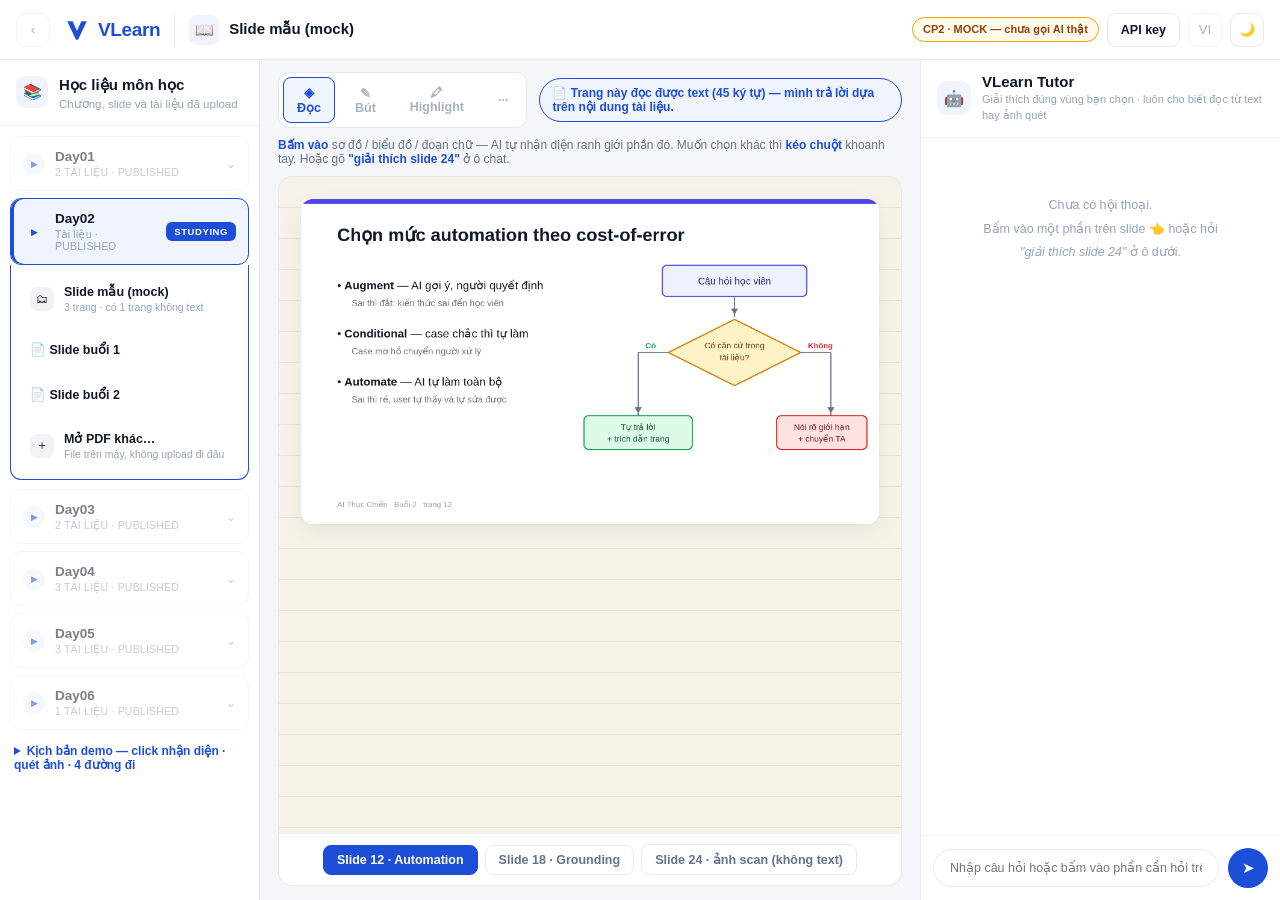
==== commit e4645f5d: "Noi nut sang/toi vao JS + canvas doc bien chu de; them deploy/build.py Header co nut btn-theme va CS" ====
--- a/codebase/web/index.html
+++ b/codebase/web/index.html
@@ -19,7 +19,9 @@
      ============================================================ -->
 
 <header class="app-bar">
-  <button class="icon-btn chrome" disabled title="Khung giao diện VLearn — không thuộc lát cắt">‹</button>
+  <!-- Chỉ hiện ở màn hẹp: mở ngăn học liệu -->
+  <button class="icon-btn only-narrow" id="btn-menu" title="Học liệu môn học">☰</button>
+  <button class="icon-btn chrome hide-narrow" disabled title="Khung giao diện VLearn — không thuộc lát cắt">‹</button>
 
   <a class="brand" href="#" onclick="return false">
     <svg viewBox="0 0 24 24" aria-hidden="true"><path d="M3 4h5l4 9 4-9h5L13 21h-2L3 4z"/></svg>
@@ -37,15 +39,18 @@
   <div class="app-bar-right">
     <span class="badge-mode" id="badge-mode">CP2 · MOCK — chưa gọi AI thật</span>
     <button class="ghost-btn" id="btn-key">API key</button>
-    <button class="icon-btn chrome" disabled title="Khung giao diện VLearn">VI</button>
+    <button class="icon-btn chrome hide-narrow" disabled title="Khung giao diện VLearn">VI</button>
     <button class="icon-btn" id="btn-theme" title="Sáng / tối">🌙</button>
   </div>
 </header>
 
+<!-- Nền mờ khi mở ngăn kéo ở màn hẹp — bấm ra ngoài là đóng -->
+<div class="scrim" id="scrim"></div>
+
 <main class="workspace">
 
   <!-- ---------- Sidebar: học liệu môn học ---------- -->
-  <aside class="sidebar">
+  <aside class="sidebar" id="sidebar">
     <div class="side-head">
       <span class="side-ico" aria-hidden="true">📚</span>
       <div>
@@ -155,13 +160,14 @@
   </section>
 
   <!-- ---------- Panel VLearn Tutor ---------- -->
-  <aside class="tutor">
+  <aside class="tutor" id="tutor">
     <div class="tutor-head">
       <span class="tutor-ava" aria-hidden="true">🤖</span>
       <div class="tutor-id">
         <div class="tutor-name">VLearn Tutor</div>
         <div class="tutor-sub">Giải thích đúng vùng bạn chọn · luôn cho biết đọc từ text hay ảnh quét</div>
       </div>
+      <button class="icon-btn only-narrow" id="btn-tutor-close" title="Thu gọn">✕</button>
     </div>
 
     <div class="chat-body" id="chat-body">
@@ -178,6 +184,11 @@
   </aside>
 
 </main>
+
+<!-- Màn hẹp: panel Tutor thu thành nút nổi, mở ra là tấm trượt từ dưới lên -->
+<button class="fab only-narrow" id="btn-tutor-open">
+  <span aria-hidden="true">🤖</span> Hỏi Tutor
+</button>
 
 <!-- lib: cấu hình + dữ liệu + nguồn slide -->
 <script src="lib/config.js"></script>
@@ -193,18 +204,49 @@
 <script src="components/ExplainPanel.js"></script>
 <script src="app.js"></script>
 
-<!-- Sáng/tối: thuần giao diện, không đụng vào logic nên để tại chỗ -->
+<!-- Sáng/tối + hai ngăn kéo của màn hẹp.
+     Thuần giao diện, không chạm vào logic chọn vùng / gọi AI nên để tại chỗ. -->
 <script>
   (function () {
+    // ---- sáng / tối ----
     const btn = document.getElementById("btn-theme");
-    const saved = localStorage.getItem("VLEARN_THEME");
-    if (saved === "dark") document.body.classList.add("dark");
-    btn.textContent = document.body.classList.contains("dark") ? "☀" : "🌙";
+    if (localStorage.getItem("VLEARN_THEME") === "dark") document.body.classList.add("dark");
+    const paint = () => { btn.textContent = document.body.classList.contains("dark") ? "☀" : "🌙"; };
+    paint();
     btn.onclick = () => {
       const dark = document.body.classList.toggle("dark");
       localStorage.setItem("VLEARN_THEME", dark ? "dark" : "light");
-      btn.textContent = dark ? "☀" : "🌙";
+      paint();
     };
+
+    // ---- ngăn kéo: học liệu (trái) và Tutor (dưới) ----
+    const body = document.body;
+    const scrim = document.getElementById("scrim");
+
+    const close = () => body.classList.remove("nav-open", "tutor-open");
+    const openNav = () => { body.classList.add("nav-open"); body.classList.remove("tutor-open"); };
+    const openTutor = () => {
+      body.classList.add("tutor-open");
+      body.classList.remove("nav-open");
+      document.getElementById("chat-q").focus();
+    };
+
+    document.getElementById("btn-menu").onclick = openNav;
+    document.getElementById("btn-tutor-open").onclick = openTutor;
+    document.getElementById("btn-tutor-close").onclick = close;
+    scrim.onclick = close;
+    addEventListener("keydown", (e) => { if (e.key === "Escape") close(); });
+
+    // Chọn xong một vùng thì câu trả lời nằm trong panel Tutor — ở màn hẹp
+    // panel đang đóng, nên tự mở ra. Không có bước này thì học viên bấm vào
+    // slide và tưởng máy không phản hồi gì.
+    const chat = document.getElementById("chat-body");
+    new MutationObserver(() => {
+      if (matchMedia("(max-width: 980px)").matches) body.classList.add("tutor-open");
+    }).observe(chat, { childList: true });
+
+    // Về lại màn rộng thì bỏ mọi trạng thái ngăn kéo, tránh kẹt lớp phủ
+    matchMedia("(min-width: 981px)").addEventListener("change", (e) => { if (e.matches) close(); });
   })();
 </script>
 </body>
--- a/codebase/web/css/styles.css
+++ b/codebase/web/css/styles.css
@@ -208,6 +208,15 @@
 .doc-item small { display: block; font-size: 10.5px; color: var(--faint); margin-top: 2px; }
 #pdf-input { display: none; }
 
+/* Nút deck do app.js sinh ra (chỉ có text) — mặc cùng áo với .doc-item */
+#deck-buttons button {
+  display: flex; align-items: center; gap: 10px; text-align: left; width: 100%;
+  padding: 11px 10px; border-radius: 9px; cursor: pointer;
+  border: 1px solid transparent; background: var(--panel);
+  font-family: inherit; font-size: 12.5px; font-weight: 700; color: var(--text);
+}
+#deck-buttons button:hover { border-color: var(--indigo); }
+
 .demo-script { margin: 14px 4px 8px; font-size: 12px; }
 .demo-script summary { cursor: pointer; color: var(--indigo); font-weight: 700; }
 .demo-script ol { margin: 9px 0 0 17px; color: var(--muted); line-height: 1.7; }
@@ -459,12 +468,121 @@
 @keyframes blink { 50% { opacity: 0; } }
 
 /* ============================================================
-   Màn hẹp: sidebar ẩn trước, khung đọc giữ chỗ
+   RESPONSIVE
+
+   Thứ tự hy sinh khi màn hẹp dần — quyết định theo việc học viên
+   đang làm, không theo thẩm mỹ:
+     1. Sidebar học liệu  → ngăn kéo (chọn tài liệu là việc làm 1 lần)
+     2. Panel Tutor       → tấm trượt từ dưới (là NƠI CÂU TRẢ LỜI HIỆN
+                            RA, nên không bao giờ ẩn hẳn — thu thành nút
+                            nổi và tự bật lên khi có tin nhắn mới)
+     3. Khung đọc slide   → không bao giờ nhường chỗ; đây là thứ học
+                            viên phải nhìn và bấm vào
    ============================================================ */
+
+.only-narrow { display: none !important; }
+
+.scrim {
+  position: fixed; inset: 0; z-index: 40;
+  background: rgba(15, 23, 42, .45);
+  opacity: 0; pointer-events: none; transition: opacity .18s ease;
+}
+body.nav-open .scrim, body.tutor-open .scrim { opacity: 1; pointer-events: auto; }
+
+.fab {
+  position: fixed; right: 16px; bottom: 16px; z-index: 45;
+  border: none; border-radius: 999px; padding: 13px 20px;
+  background: var(--indigo); color: #fff; cursor: pointer;
+  font-family: inherit; font-size: 13.5px; font-weight: 700;
+  box-shadow: 0 6px 20px rgba(29, 78, 216, .38);
+}
+body.dark .fab { color: #0b1020; }
+
+/* --- 1400px: bóp hai cột hai bên, khung đọc vẫn co giãn --- */
 @media (max-width: 1400px) {
-  .workspace { grid-template-columns: 250px minmax(0, 1fr) 360px; }
-}
-@media (max-width: 1150px) {
+  .workspace { grid-template-columns: 260px minmax(0, 1fr) 360px; }
+  .doc-sub { display: none; }
+}
+
+/* --- 1180px: sidebar thành ngăn kéo trượt từ trái --- */
+@media (max-width: 1180px) {
   .workspace { grid-template-columns: minmax(0, 1fr) 340px; }
-  .sidebar { display: none; }
-}
+
+  .sidebar {
+    position: fixed; z-index: 50; top: 60px; left: 0; bottom: 0; width: 290px;
+    transform: translateX(-100%); transition: transform .2s ease;
+    box-shadow: var(--shadow);
+  }
+  body.nav-open .sidebar { transform: none; }
+
+  /* Chỉ nút mở học liệu xuất hiện ở mốc này — panel Tutor vẫn là một cột,
+     chưa cần nút nổi hay nút đóng của nó. */
+  #btn-menu { display: grid !important; }
+  .hide-narrow { display: none !important; }
+}
+
+/* --- 980px: một cột. Tutor thành tấm trượt từ dưới --- */
+@media (max-width: 980px) {
+  .workspace { grid-template-columns: minmax(0, 1fr); }
+
+  .tutor {
+    position: fixed; z-index: 50; left: 0; right: 0; bottom: 0;
+    height: min(72vh, 560px);
+    border-left: none; border-top: 1px solid var(--border);
+    border-radius: 16px 16px 0 0;
+    transform: translateY(101%); transition: transform .22s ease;
+  }
+  body.tutor-open .tutor { transform: none; }
+
+  #btn-tutor-open { display: inline-flex !important; align-items: center; gap: 7px; }
+  #btn-tutor-close { display: grid !important; margin-left: auto; }
+  /* Mở tấm Tutor rồi thì nút nổi biến mất, không đè lên ô nhập.
+     Mở ngăn học liệu cũng vậy — nút nổi nằm trên lớp mờ trông như bấm được. */
+  body.tutor-open #btn-tutor-open,
+  body.nav-open #btn-tutor-open { display: none !important; }
+
+  .tutor-head { padding-right: 10px; }
+  .tutor-sub { display: none; }
+
+  /* Khung đọc chiếm trọn bề ngang, chừa chỗ cho nút nổi */
+  .pager { margin-bottom: 78px; }
+}
+
+/* --- 720px: điện thoại ngang / tablet dọc --- */
+@media (max-width: 720px) {
+  .app-bar { height: 54px; gap: 10px; padding: 0 10px; }
+  .brand span { display: none; }
+  .doc-chip { padding-left: 10px; }
+  .doc-name { font-size: 13.5px; max-width: 38vw; }
+  .badge-mode { display: none; }
+
+  .reader-bar { padding: 10px 12px 8px; flex-wrap: wrap; }
+  .tool { padding: 7px 10px; font-size: 12px; }
+  .page-meta { margin-left: 0; width: 100%; text-align: center; }
+
+  .hint { padding: 0 12px 8px; font-size: 11.5px; }
+  .paper { margin: 0 10px; padding: 12px; }
+  .pager { margin: 0 10px 78px; padding: 8px 10px; }
+  .page-tabs { gap: 6px; }
+  .page-tabs button { padding: 7px 11px; font-size: 12px; }
+
+  .popover { width: min(268px, calc(100% - 16px)); }
+  .sidebar { width: min(290px, 86vw); top: 54px; }  /* app-bar thấp lại còn 54px */
+}
+
+/* --- 420px: điện thoại dọc --- */
+@media (max-width: 420px) {
+  .doc-name { max-width: 30vw; }
+  .ghost-btn { padding: 0 10px; font-size: 11.5px; }
+  .fab { right: 12px; bottom: 12px; padding: 12px 16px; font-size: 13px; }
+  .msg.user, .msg.bot { max-width: 100%; }
+}
+
+/* Máy cảm ứng: kéo trên slide là chọn vùng, không phải cuộn trang */
+#overlay { touch-action: none; }
+
+/* Ai đặt máy ở chế độ giảm chuyển động thì bỏ mọi hiệu ứng trượt */
+@media (prefers-reduced-motion: reduce) {
+  .sidebar, .tutor, .scrim { transition: none; }
+  .cursor-blink { animation: none; }
+}
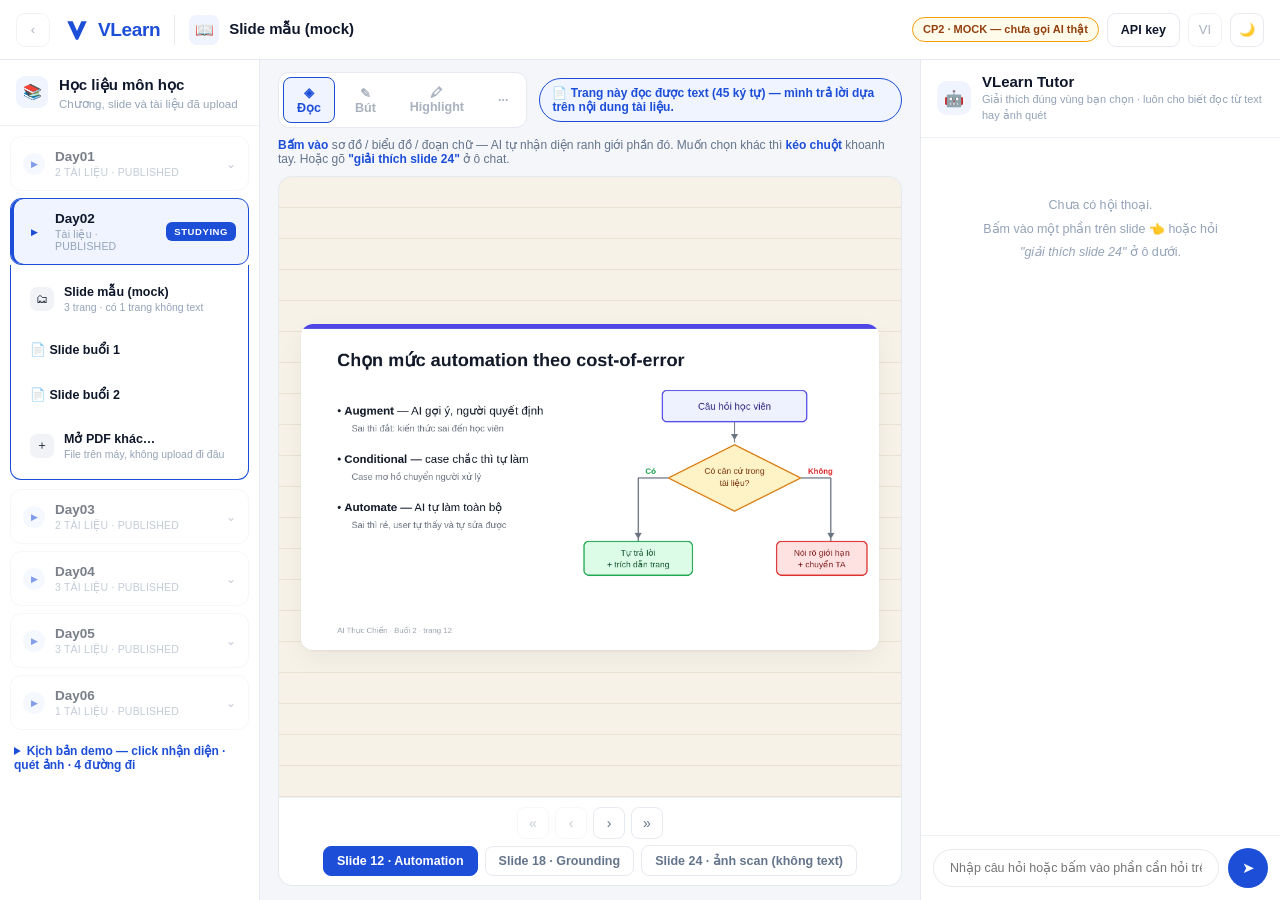
==== commit c0253fa5: "Giao dien sat san pham hon: thanh trang kieu trinh doc, doan da chon, cham go 1. THANH TRANG — truoc" ====
--- a/codebase/web/index.html
+++ b/codebase/web/index.html
@@ -156,7 +156,23 @@
     </div>
 
     <!-- Thanh trang THẬT (app.js đổ nút từng trang vào đây) -->
-    <div class="pager"><div class="page-tabs" id="page-tabs"></div></div>
+    <!-- Thanh trang: điều hướng kiểu trình đọc tài liệu. Bản trước đổ mỗi
+         trang thành một nút, PDF 29 trang thì ra 12 nút + "và 17 trang nữa" -->
+    <div class="pager">
+      <button class="pg-nav" id="pg-first" title="Trang đầu">«</button>
+      <button class="pg-nav" id="pg-prev" title="Trang trước">‹</button>
+
+      <div class="pg-jump" id="pg-jump">
+        <input id="pg-input" type="text" inputmode="numeric" aria-label="Số trang" />
+        <span class="pg-total">/ <b id="pg-total">–</b></span>
+      </div>
+
+      <button class="pg-nav" id="pg-next" title="Trang sau">›</button>
+      <button class="pg-nav" id="pg-last" title="Trang cuối">»</button>
+
+      <!-- Slide mẫu có tên riêng nên vẫn để chip; PDF thì ẩn đi -->
+      <div class="page-tabs" id="page-tabs"></div>
+    </div>
   </section>
 
   <!-- ---------- Panel VLearn Tutor ---------- -->
--- a/codebase/web/css/styles.css
+++ b/codebase/web/css/styles.css
@@ -264,7 +264,9 @@
 .hint { flex: none; font-size: 12px; color: var(--muted); padding: 0 18px 10px; }
 .hint b { color: var(--indigo); }
 
-/* Vùng giấy — nền kẻ dòng mờ như bản thật */
+/* Vùng giấy — nền kẻ dòng mờ như bản thật.
+   Căn giữa theo chiều dọc: trước đây slide dính lên đỉnh và để lại một mảng
+   giấy kẻ trống hoác bên dưới, nhìn như trang bị lỗi render. */
 .paper {
   flex: 1; min-height: 0; overflow: auto;
   margin: 0 18px; padding: 22px;
@@ -272,6 +274,7 @@
   border: 1px solid var(--border); border-bottom: none;
   background:
     repeating-linear-gradient(var(--paper) 0 30px, var(--paper-line) 30px 31px);
+  display: flex; align-items: center; justify-content: center;
 }
 
 .slide-wrap {
@@ -302,13 +305,46 @@
 .popover .ask { background: var(--indigo); color: #fff; }
 .popover .cancel { background: var(--bg); color: var(--muted); }
 
-/* Thanh trang dưới đáy — nút thật, app.js đổ vào */
+/* Thanh trang dưới đáy — điều hướng kiểu trình đọc tài liệu */
 .pager {
-  flex: none; margin: 0 18px 14px; padding: 10px 14px;
+  flex: none; margin: 0 18px 14px; padding: 9px 14px;
   border: 1px solid var(--border); border-top: 1px solid var(--border-soft);
   border-radius: 0 0 14px 14px; background: var(--panel);
-}
+  display: flex; align-items: center; justify-content: center; gap: 6px;
+  flex-wrap: wrap;
+}
+
+.pg-nav {
+  width: 32px; height: 32px; flex: none; border-radius: 8px;
+  border: 1px solid var(--border); background: var(--panel);
+  color: var(--muted); font-size: 14px; cursor: pointer; font-family: inherit;
+  display: grid; place-items: center;
+}
+.pg-nav:hover:not(:disabled) { border-color: var(--indigo); color: var(--indigo); }
+.pg-nav:disabled { opacity: .35; cursor: default; }
+
+.pg-jump {
+  display: flex; align-items: center; gap: 6px;
+  font-size: 12.5px; color: var(--muted); margin: 0 4px;
+}
+.pg-jump input {
+  width: 52px; text-align: center;
+  border: 1px solid var(--border); border-radius: 8px; padding: 6px 4px;
+  font-family: inherit; font-size: 12.5px; font-weight: 700;
+  background: var(--panel); color: var(--text);
+}
+.pg-jump input:focus { outline: none; border-color: var(--indigo); }
+.pg-total b { color: var(--text); }
+
+/* Chip tên trang — chỉ hiện với slide mẫu (ít trang, có tên riêng) */
 .page-tabs { display: flex; gap: 7px; align-items: center; justify-content: center; flex-wrap: wrap; }
+.page-tabs[hidden] { display: none; }
+.pg-jump[hidden] { display: none; }
+/* Gạch ngăn chỉ cần khi có CẢ ô nhảy trang lẫn chip */
+.pg-jump[hidden] ~ .page-tabs::before { display: none; }
+.page-tabs::before {
+  content: ""; width: 1px; height: 20px; background: var(--border); margin: 0 4px;
+}
 .page-tabs button {
   border: 1px solid var(--border); background: var(--panel); color: var(--muted);
   padding: 7px 13px; border-radius: 8px; cursor: pointer;
@@ -405,6 +441,37 @@
 body.dark .disclosure ul { color: #bbf7d0; }
 .disclosure b { color: #065f46; }
 body.dark .disclosure b { color: #6ee7b7; }
+
+/* Đoạn đã chọn trong bong bóng câu hỏi — đúng thứ tutor thật gửi kèm:
+   99,3% câu hỏi trong chatlog mang tiền tố (Trang N, đoạn được chọn: "...") */
+.msg.user .excerpt {
+  background: rgba(255,255,255,.16);
+  border-left: 3px solid rgba(255,255,255,.5);
+  border-radius: 6px; padding: 7px 9px; margin-bottom: 6px;
+}
+.msg.user .excerpt .cap {
+  display: block; font-size: 10.5px; font-weight: 700;
+  opacity: .8; margin-bottom: 3px;
+}
+.msg.user .excerpt .txt {
+  display: block; font-size: 11.5px; line-height: 1.5; font-style: italic; opacity: .95;
+}
+
+/* Chấm gõ khi tutor đang soạn câu trả lời. Con trỏ nhấp nháy trước đây
+   trông như ô nhập bị treo chứ không như ai đó đang viết. */
+.msg.bot.typing .bubble { padding: 13px 15px; }
+.dots { display: inline-flex; gap: 4px; align-items: center; }
+.dots i {
+  width: 6px; height: 6px; border-radius: 50%;
+  background: var(--faint); display: block;
+  animation: dot 1.2s infinite ease-in-out;
+}
+.dots i:nth-child(2) { animation-delay: .18s; }
+.dots i:nth-child(3) { animation-delay: .36s; }
+@keyframes dot {
+  0%, 60%, 100% { transform: translateY(0); opacity: .45; }
+  30% { transform: translateY(-4px); opacity: 1; }
+}
 
 /* Kiến thức ngoài tài liệu — tách hẳn, không trộn vào câu trả lời có căn cứ */
 .outside-doc {
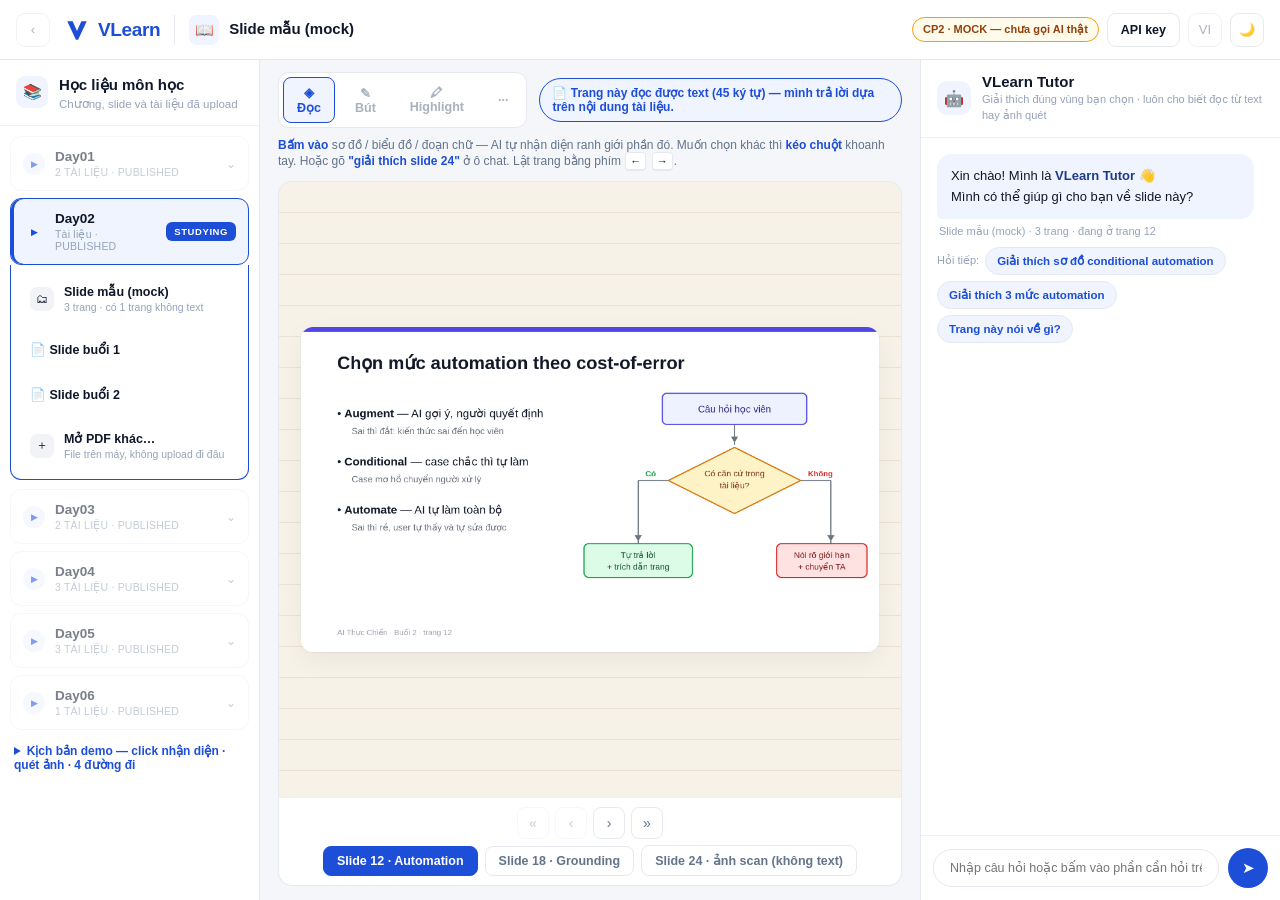
==== commit 96d3279c: "Lat trang bang phim mui ten Truoc do muon sang trang phai roi tay khoi ban phim, ra bam nut ‹ › o du" ====
--- a/codebase/web/index.html
+++ b/codebase/web/index.html
@@ -138,7 +138,7 @@
       <div class="page-meta" id="page-meta"></div>
     </div>
 
-    <p class="hint"><b>Bấm vào</b> sơ đồ / biểu đồ / đoạn chữ — AI tự nhận diện ranh giới phần đó. Muốn chọn khác thì <b>kéo chuột</b> khoanh tay. Hoặc gõ <b>"giải thích slide 24"</b> ở ô chat.</p>
+    <p class="hint"><b>Bấm vào</b> sơ đồ / biểu đồ / đoạn chữ — AI tự nhận diện ranh giới phần đó. Muốn chọn khác thì <b>kéo chuột</b> khoanh tay. Hoặc gõ <b>"giải thích slide 24"</b> ở ô chat. Lật trang bằng phím <kbd>←</kbd> <kbd>→</kbd>.</p>
 
     <div class="paper">
       <div class="slide-wrap" id="slide-wrap">
@@ -159,16 +159,16 @@
     <!-- Thanh trang: điều hướng kiểu trình đọc tài liệu. Bản trước đổ mỗi
          trang thành một nút, PDF 29 trang thì ra 12 nút + "và 17 trang nữa" -->
     <div class="pager">
-      <button class="pg-nav" id="pg-first" title="Trang đầu">«</button>
-      <button class="pg-nav" id="pg-prev" title="Trang trước">‹</button>
+      <button class="pg-nav" id="pg-first" title="Trang đầu (phím Home)">«</button>
+      <button class="pg-nav" id="pg-prev" title="Trang trước (phím ← hoặc Page Up)">‹</button>
 
       <div class="pg-jump" id="pg-jump">
         <input id="pg-input" type="text" inputmode="numeric" aria-label="Số trang" />
         <span class="pg-total">/ <b id="pg-total">–</b></span>
       </div>
 
-      <button class="pg-nav" id="pg-next" title="Trang sau">›</button>
-      <button class="pg-nav" id="pg-last" title="Trang cuối">»</button>
+      <button class="pg-nav" id="pg-next" title="Trang sau (phím → hoặc Page Down)">›</button>
+      <button class="pg-nav" id="pg-last" title="Trang cuối (phím End)">»</button>
 
       <!-- Slide mẫu có tên riêng nên vẫn để chip; PDF thì ẩn đi -->
       <div class="page-tabs" id="page-tabs"></div>
--- a/codebase/web/css/styles.css
+++ b/codebase/web/css/styles.css
@@ -263,6 +263,15 @@
 
 .hint { flex: none; font-size: 12px; color: var(--muted); padding: 0 18px 10px; }
 .hint b { color: var(--indigo); }
+/* Phím tắt vẽ như một cái phím thật — người đọc nhận ra ngay là phím bấm
+   chứ không phải mũi tên trang trí trong câu văn */
+kbd {
+  display: inline-block; min-width: 17px; text-align: center;
+  padding: 0 4px; margin: 0 1px;
+  font-family: inherit; font-size: 11px; font-weight: 500; line-height: 16px;
+  color: var(--text); background: var(--panel);
+  border: 1px solid var(--border); border-bottom-width: 2px; border-radius: 4px;
+}
 
 /* Vùng giấy — nền kẻ dòng mờ như bản thật.
    Căn giữa theo chiều dọc: trước đây slide dính lên đỉnh và để lại một mảng
@@ -509,9 +518,13 @@
 .actions button:hover { border-color: var(--indigo); color: var(--indigo); }
 .actions button.voted { background: var(--indigo-soft); border-color: var(--indigo); color: var(--indigo); }
 
-.empty-chat {
-  color: var(--faint); font-size: 12.5px; text-align: center;
-  margin-top: 40px; line-height: 1.9;
+/* Lời chào mở đầu — tutor nói một câu, kèm câu hỏi gợi ý bấm được.
+   Là giao diện dựng ra, không phải model sinh: hiện tức thì, không gửi gì. */
+.msg.bot.greet .bubble { background: var(--indigo-soft); }
+body.dark .msg.bot.greet .bubble { background: var(--indigo-soft); }
+.greet-doc {
+  font-size: 11px; color: var(--faint); margin-top: 6px; padding-left: 2px;
+  overflow: hidden; text-overflow: ellipsis; white-space: nowrap;
 }
 
 /* ô nhập chat */
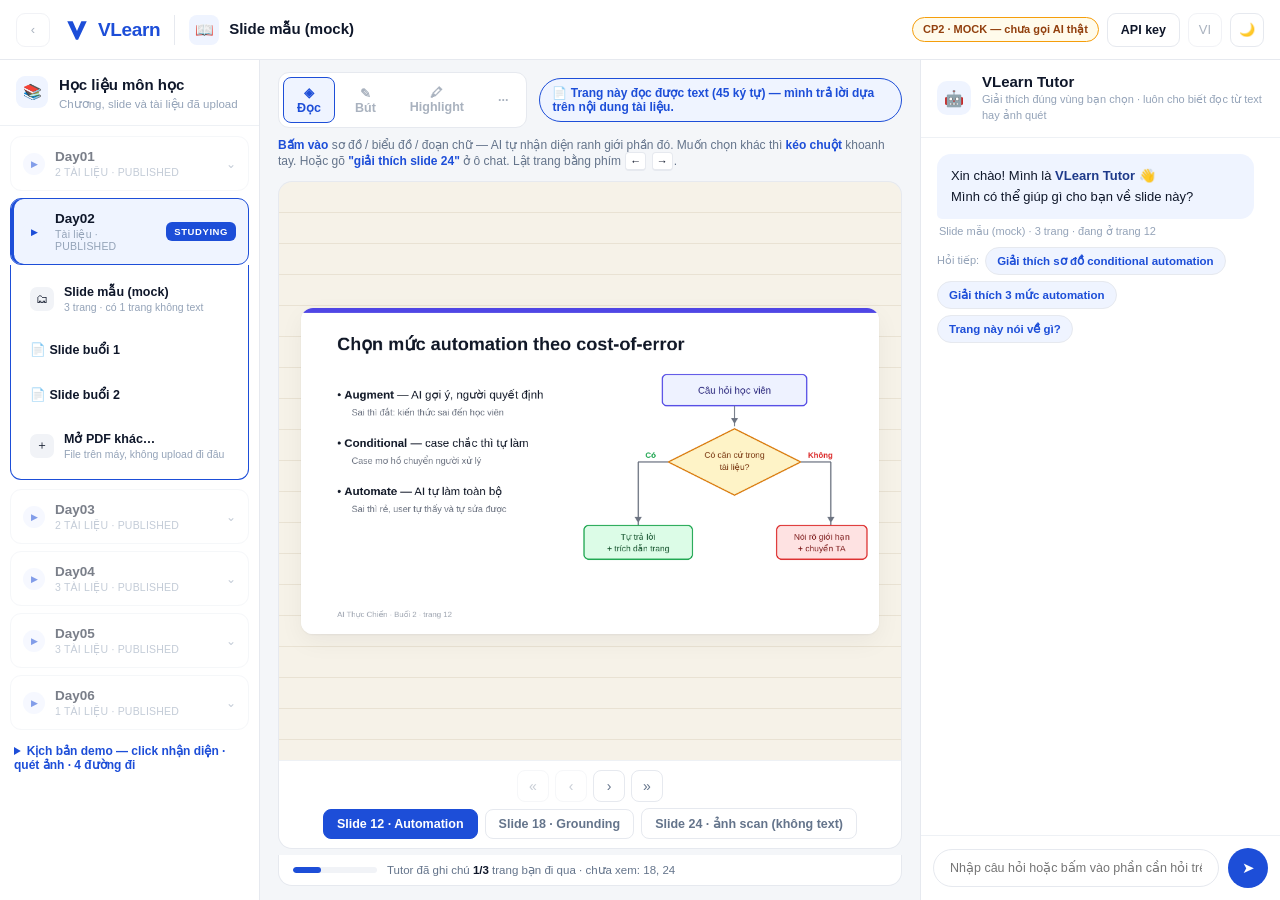
==== commit b14604f4: "On tap cuoi buoi: tom tat ca buoi + 10 cau quiz tu ghi chu trang da xem Hoc vien luot het slide tron" ====
--- a/codebase/web/index.html
+++ b/codebase/web/index.html
@@ -173,6 +173,11 @@
       <!-- Slide mẫu có tên riêng nên vẫn để chip; PDF thì ẩn đi -->
       <div class="page-tabs" id="page-tabs"></div>
     </div>
+
+    <!-- Tiến độ ghi chú buổi học. Phải hiện, vì nó là thứ DUY NHẤT quyết
+         định phần ôn tập biết được bao nhiêu: tutor chỉ nhớ trang học viên
+         đã tự mở, không tự đọc trước cả file. -->
+    <div class="deck-bar" id="deck-bar" hidden></div>
   </section>
 
   <!-- ---------- Panel VLearn Tutor ---------- -->
@@ -193,6 +198,10 @@
       </div>
     </div>
 
+    <!-- Chủ đề đang bàn. Bám theo thứ học viên đang HỎI, không theo trang
+         đang XEM — lật slide không đổi chủ đề, muốn đổi thì bấm nút ở đây. -->
+    <div class="chat-focus" id="chat-focus"></div>
+
     <div class="chat-input">
       <input id="chat-q" type="text" placeholder="Nhập câu hỏi hoặc bấm vào phần cần hỏi trên slide…" />
       <button id="chat-send" title="Gửi">➤</button>
@@ -209,6 +218,8 @@
 <!-- lib: cấu hình + dữ liệu + nguồn slide -->
 <script src="lib/config.js"></script>
 <script src="lib/mock-data.js"></script>
+<script src="lib/conversation.js"></script>
+<script src="lib/deck-notes.js"></script>
 <script src="lib/pdf-source.js"></script>
 <script src="lib/content-detector.js"></script>
 <script src="lib/mock-ai.js"></script>
--- a/codebase/web/css/styles.css
+++ b/codebase/web/css/styles.css
@@ -394,6 +394,11 @@
 .msg.user { align-self: flex-end; max-width: 92%; }
 .msg.user .bubble { background: var(--indigo); color: #fff; border-bottom-right-radius: 5px; }
 body.dark .msg.user .bubble { color: #0b1020; }
+/* Nhãn trang trên lượt cũ được vẽ lại — cho biết lượt đó hỏi về trang nào,
+   vì bản lưu chỉ có chữ, không có ảnh vùng để nhìn ra */
+.msg.user .user-page {
+  font-size: 10.5px; color: var(--faint); text-align: right; margin-bottom: 3px;
+}
 .msg.user img.crop {
   max-width: 100%; border-radius: 10px; margin-bottom: 7px;
   border: 1px solid var(--border); display: block; margin-left: auto;
@@ -432,6 +437,64 @@
   font-family: inherit; font-weight: 600;
 }
 .scan-evidence .fix-page:hover { border-color: var(--indigo); color: var(--indigo); }
+
+/* ============================================================
+   Tiến độ ghi chú buổi học + quiz ôn tập
+   ============================================================ */
+
+/* Băng dưới thanh trang. Phải nhìn thấy được: nó là thứ duy nhất quyết
+   định phần ôn tập biết được bao nhiêu. */
+.deck-bar {
+  flex: none; margin: -8px 18px 14px; padding: 8px 14px;
+  border: 1px solid var(--border); border-top: none; border-radius: 0 0 14px 14px;
+  background: var(--panel);
+  display: flex; align-items: center; gap: 10px; flex-wrap: wrap;
+  font-size: 11.5px; color: var(--muted);
+}
+.deck-meter {
+  width: 84px; height: 6px; flex: none; border-radius: 999px;
+  background: var(--bg); overflow: hidden;
+}
+.deck-meter i { display: block; height: 100%; background: var(--indigo); border-radius: 999px; }
+.deck-bar.full .deck-meter i { background: #16a34a; }
+.deck-text b { color: var(--text); }
+.deck-bar button {
+  padding: 5px 11px; border-radius: 999px; cursor: pointer;
+  border: 1px solid var(--indigo); background: var(--indigo-soft);
+  color: var(--indigo); font-family: inherit; font-size: 11.5px; font-weight: 700;
+}
+.deck-bar button:hover { background: var(--indigo); color: #fff; }
+
+/* Quiz. Đáp án giấu tới khi học viên tự chọn — hiện sẵn là mất tác dụng. */
+.quiz { margin-top: 10px; display: flex; flex-direction: column; gap: 9px; }
+.quiz-cap { font-size: 12px; color: var(--muted); }
+.quiz-group {
+  font-size: 11px; font-weight: 800; letter-spacing: .03em;
+  color: var(--indigo); margin-top: 4px;
+}
+.quiz-item {
+  padding: 11px 12px; border-radius: 11px;
+  border: 1px solid var(--border); background: var(--panel);
+}
+.quiz-q { font-size: 12.5px; font-weight: 700; line-height: 1.5; margin-bottom: 8px; }
+.quiz-opts { display: flex; flex-direction: column; gap: 5px; }
+.quiz-opts button {
+  text-align: left; padding: 7px 10px; border-radius: 8px; cursor: pointer;
+  border: 1px solid var(--border); background: var(--bg);
+  font-family: inherit; font-size: 12px; color: var(--text); line-height: 1.45;
+}
+.quiz-opts button:hover:not(:disabled) { border-color: var(--indigo); }
+.quiz-opts button:disabled { cursor: default; opacity: .75; }
+.quiz-opts button.right {
+  border-color: #16a34a; background: #dcfce7; color: #14532d; opacity: 1; font-weight: 700;
+}
+.quiz-opts button.wrong { border-color: #dc2626; background: #fee2e2; color: #7f1d1d; opacity: 1; }
+body.dark .quiz-opts button.right { background: #0f2c1c; color: #86efac; }
+body.dark .quiz-opts button.wrong { background: #2c1315; color: #fca5a5; }
+.quiz-why {
+  margin-top: 8px; padding: 8px 10px; border-radius: 8px;
+  background: var(--indigo-soft); font-size: 11.5px; line-height: 1.6;
+}
 
 /* Công khai dữ liệu đã gửi đi */
 .disclosure {
@@ -526,6 +589,25 @@
   font-size: 11px; color: var(--faint); margin-top: 6px; padding-left: 2px;
   overflow: hidden; text-overflow: ellipsis; white-space: nowrap;
 }
+
+/* Chip "đang hỏi về trang N" — cầu nối giữa trang đang XEM và trang đang HỎI */
+.chat-focus {
+  flex: none; display: flex; align-items: center; gap: 8px; flex-wrap: wrap;
+  padding: 0 12px;
+}
+.chat-focus:empty { display: none; }
+.focus-tag {
+  font-size: 11px; font-weight: 600; color: var(--indigo);
+  background: var(--indigo-soft); border: 1px solid var(--indigo);
+  padding: 4px 10px; border-radius: 999px;
+}
+.focus-switch {
+  font-size: 11px; font-weight: 600; cursor: pointer;
+  color: var(--muted); background: var(--panel);
+  border: 1px dashed var(--border); padding: 4px 10px; border-radius: 999px;
+  font-family: inherit;
+}
+.focus-switch:hover { border-color: var(--indigo); color: var(--indigo); border-style: solid; }
 
 /* ô nhập chat */
 .chat-input {
